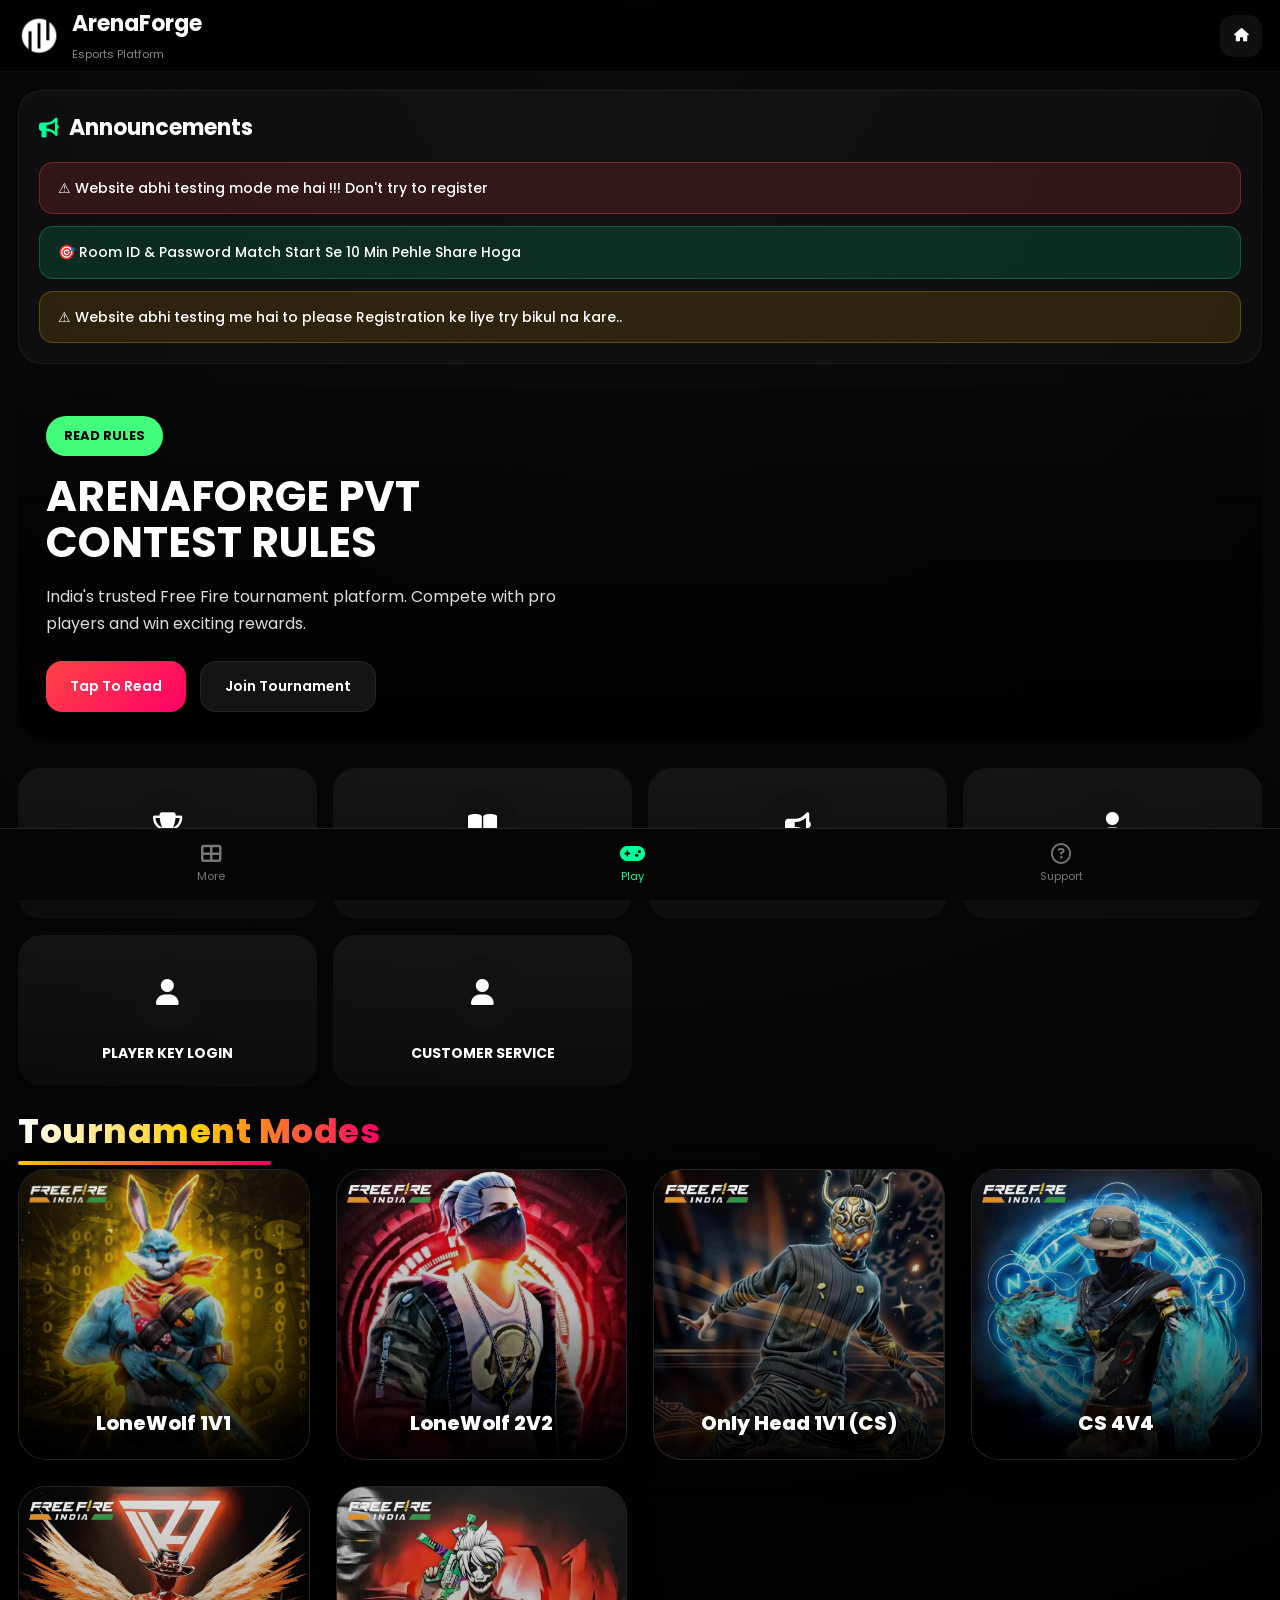
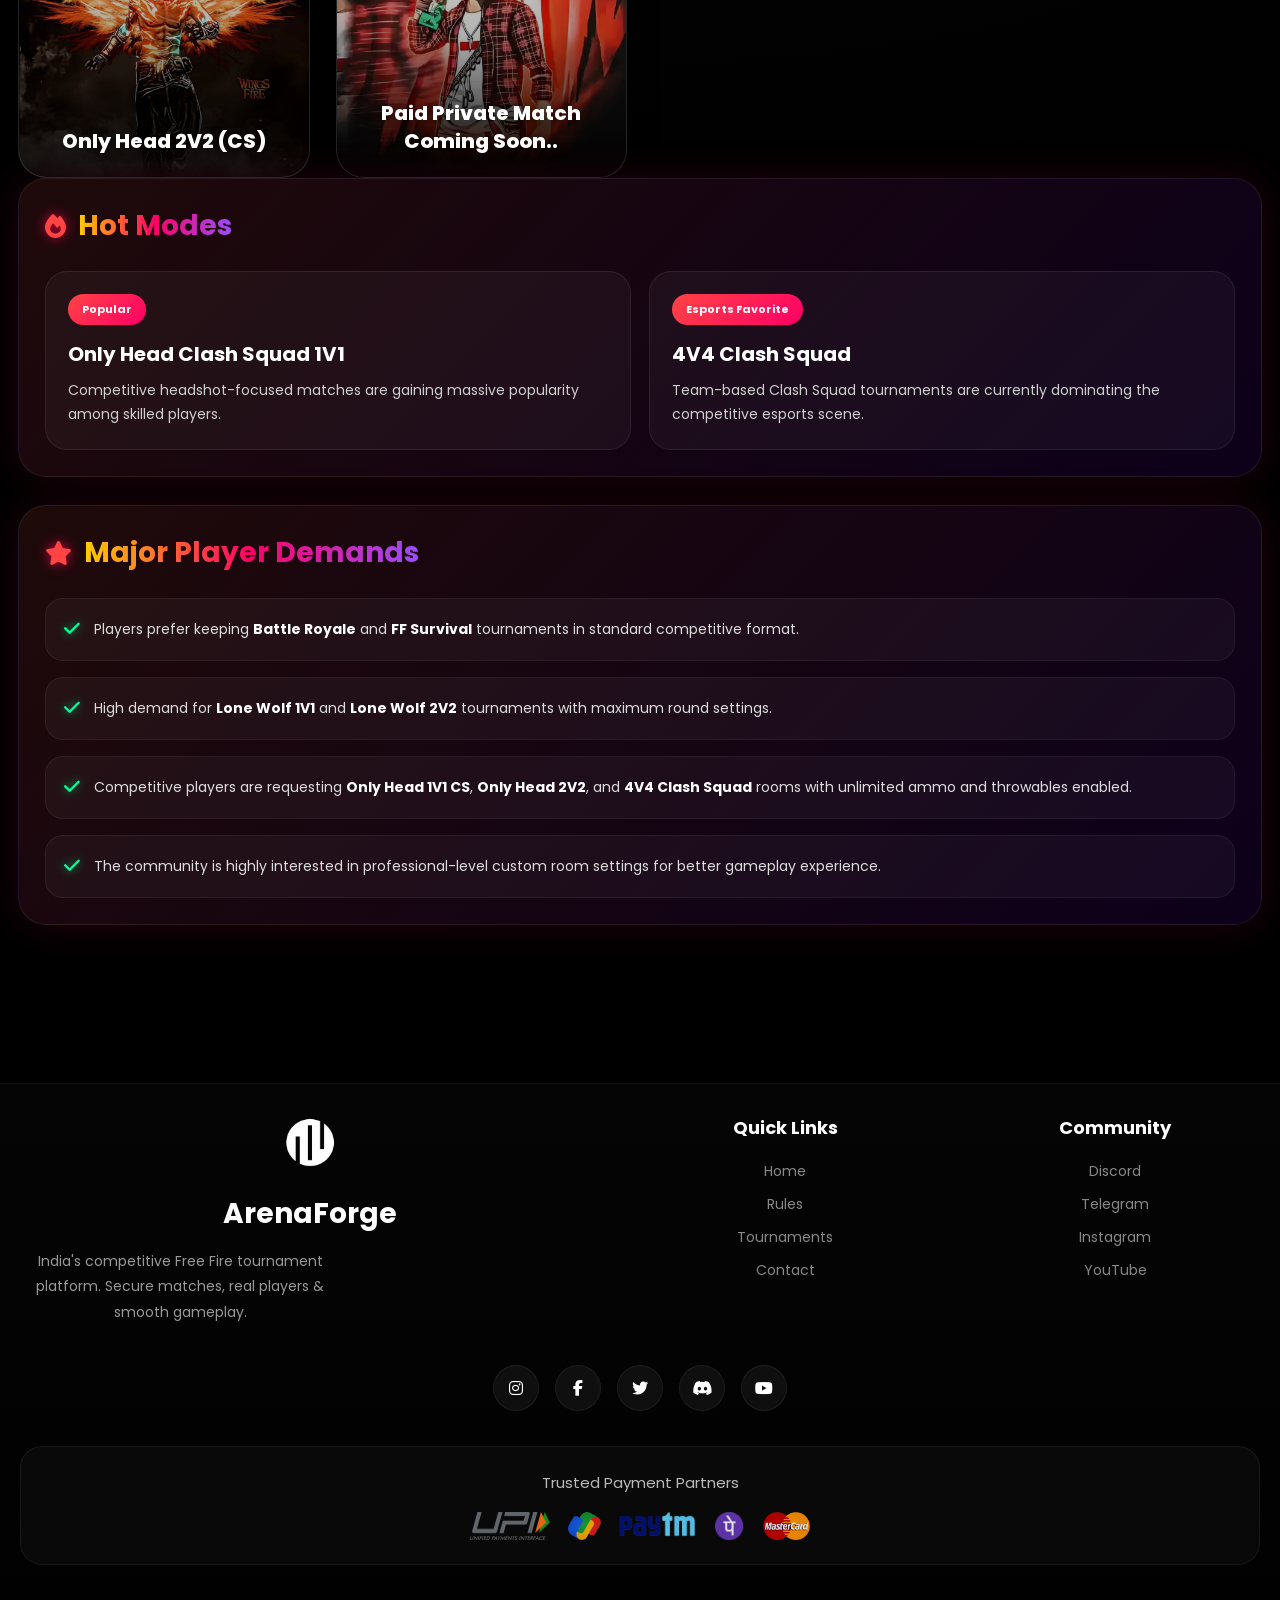
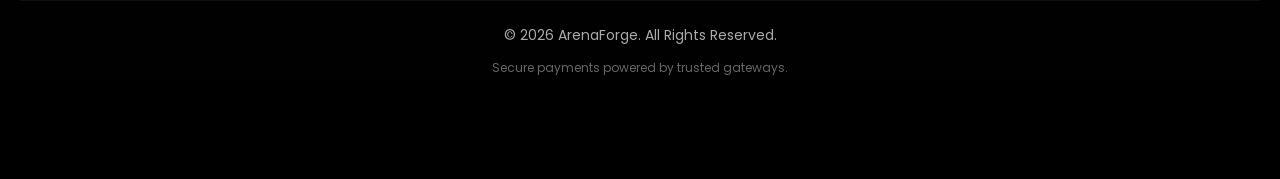
==== index.html @ 0732b57f "Update index.html" ====
<!-- index.html -->
<!DOCTYPE html>
<html lang="en">

<head>
	
	<meta charset="UTF-8">
	
	<meta name="viewport" content="width=device-width, initial-scale=1.0">
	
	<title>ArenaForge</title>
	
	<!-- Fonts -->
	
	<link rel="preconnect" href="https://fonts.googleapis.com">
	
	<link rel="preconnect" href="https://fonts.gstatic.com" crossorigin>
	
	<link href="https://fonts.googleapis.com/css2?family=Poppins:wght@300;400;500;600;700;800&display=swap" rel="stylesheet">
	
	<!-- Icons -->
	
	<link rel="stylesheet" href="https://cdnjs.cloudflare.com/ajax/libs/font-awesome/6.5.1/css/all.min.css">
	
	<!-- CSS -->
	
	<link rel="stylesheet" href="style.css">
	
</head>

<body>
	
	<!-- NAVBAR -->
	
	<nav class="navbar">
		
		<div class="nav-left">
			
			<img src="assets/logo.png" alt="Logo" class="logo">
			
			<div class="nav-text">
				
				<h1>ArenaForge</h1>
				
				<span>Esports Platform</span>
				
			</div>
			
		</div>
		
		<div class="nav-right">
			
			<button class="nav-btn">
			
				<i class="fa-solid fa-house"></i>
				
			</button>
			
		</div>
		
	</nav>
	
	
	<!-- MAIN -->
	
	<main class="main-container">
		
		<!-- ANNOUNCEMENT -->
		
		<section class="announcement-box" id="announcementSection">
			
			<div class="announcement-header">
				
				<i class="fa-solid fa-bullhorn"></i>
				
				<h2>
					Announcements
				</h2>
				
			</div>
			
			<div id="announcementContainer">
				
			</div>
			
		</section>
		
		
		<!-- HERO -->
		
		<section class="hero">
			
			<div class="hero-overlay"></div>
			
			<div class="hero-content">
				
				<span class="hero-tag">
					READ RULES
				</span>
				
				<h1>
					ARENAFORGE PVT CONTEST RULES
				</h1>
				
				<p>
					India's trusted Free Fire tournament platform.
					Compete with pro players and win exciting rewards.
				</p>
				
				<div class="hero-buttons">
					
					<a href="pages/rules/rules.html" class="hero-btn primary-btn">
						Tap To Read
					</a>
					
					<a href="#tournamentModes" class="hero-btn secondary-btn">
						Join Tournament
					</a>
				</div>
			</div>
			
		</section>
		
		
		<!-- QUICK ACTIONS -->
		
		<section class="account-box">
			
			<a href="pages/results/results.html" class="account-card">
			
				<div class="account-icon">
					<i class="fa-solid fa-trophy"></i>
				</div>
				
				<h3>Results</h3>
				
			</a>
			
			<a href="pages/rules/rules.html" class="account-card">
			
				<div class="account-icon">
					<i class="fa-solid fa-book-open"></i>
				</div>
				
				<h3>Rules</h3>
				
			</a>
			
			<a href="pages/room-details/room-details.html" class="account-card">
			
				<div class="account-icon">
					<i class="fa-solid fa-bullhorn"></i>
				</div>
				
				<h3>Room Details</h3>
				
			</a>
			
			<a href="pages/create-profile/create-profile.html" class="account-card">
			
				<div class="account-icon">
					<i class="fa-solid fa-user"></i>
				</div>
				
				<h3>Create PLAYER KEY</h3>
				
			</a>

			<a href="pages/my-profile/my-profile.html" class="account-card">
			
				<div class="account-icon">
					<i class="fa-solid fa-user"></i>
				</div>
				
				<h3>PLAYER KEY LOGIN</h3>
				
			</a>

			<a href="pages/more/more.html" class="account-card">
			
				<div class="account-icon">
					<i class="fa-solid fa-user"></i>
				</div>
				
				<h3>CUSTOMER SERVICE</h3>
				
			</a>

		</section>
		
		<section id="tournamentModes">
			
			<h2 class="section-title">
				Tournament Modes
			</h2>
			
			<!-- STATIC HTML CARDS

			<div class="games-container">
				
				<div class="games-grid">

					<a href="pages/tournaments/tournaments.html?category=battle_royal">
						<div class="game-image">
							<img src="assets/modes/battle-royale.png" alt="Battle Royale">
							
							<div class="game-overlay"></div>
							
							<div class="game-name">
								Battle Royale
							</div>
						</div>
					</a>
					

					<a href="pages/tournaments/tournaments.html?category=ff_survival">
						<div class="game-image">
							<img src="assets/modes/ff-survival.png" alt="FF Survival">
							
							<div class="game-overlay"></div>
							
							<div class="game-name">
								FF Survival
							</div>
						</div>
					</a>-->
								<div class="games-container">
				
				<div class="games-grid">
					<!-- CARD 3 -->
					<a href="pages/tournaments/tournaments.html?category=cs_lw_1v1">
						<div class="game-image">
							<img src="assets/modes/cs-lw-1v1.png" alt="CS/LW 1V1">
							
							<div class="game-overlay"></div>
							
							<div class="game-name">
								LoneWolf 1V1
							</div>
						</div>
					</a>
					
					<!-- CARD 4 -->
					<a href="pages/tournaments/tournaments.html?category=cs_lw_2v2">
						<div class="game-image">
							<img src="assets/modes/cs-lw-2v2.png" alt="CS/LW 2V2">
							
							<div class="game-overlay"></div>
							
							<div class="game-name">
								LoneWolf 2V2
							</div>
						</div>
					</a>
					
					<!-- CARD 5 -->
					<a href="pages/tournaments/tournaments.html?category=head_1v1">
						<div class="game-image">
							<img src="assets/modes/head-1v1.png" alt="Only Head 1V1">
							
							<div class="game-overlay"></div>
							
							<div class="game-name">
								Only Head 1V1 (CS)
							</div>
						</div>
					</a>
					
					<!-- CARD 6 -->
					<a href="pages/tournaments/tournaments.html?category=cs_4v4">
						<div class="game-image">
							<img src="assets/modes/cs-4v4.png" alt="CS 4V4">
							
							<div class="game-overlay"></div>
							
							<div class="game-name">
								CS 4V4
							</div>
						</div>
					</a>
					
					<!-- CARD 7 -->
					<a href="pages/tournaments/tournaments.html?category=head_2v2">
						<div class="game-image">
							<img src="assets/modes/head-2v2.png" alt="Only Head 2V2">
							
							<div class="game-overlay"></div>
							
							<div class="game-name">
								Only Head 2V2 (CS)
							</div>
						</div>
					</a>
					
					<!-- CARD 8 -->
					<a href="commingsoon" class="game-card">
						<div class="game-image">
							<img src="assets/modes/free-match.png" alt="Paid Private Match">
							
							<div class="game-overlay"></div>
							
							<div class="game-name">
								Paid Private Match Coming Soon..
							</div>
						</div>
					</a>
					
				</div>
				
			</div>
			
			
		</section>
		<!-- HOT MODES -->
		<section class="hot-section">
			
			<div class="hot-box">
				
				<div class="hot-header">
					<i class="fa-solid fa-fire"></i>
					<h2>Hot Modes</h2>
				</div>
				
				<div class="hot-cards">
					
					<div class="hot-card">
						<span class="hot-badge">Popular</span>
						<h3>Only Head Clash Squad 1V1</h3>
						<p>
							Competitive headshot-focused matches are gaining massive popularity among skilled players.
						</p>
					</div>
					
					<div class="hot-card">
						<span class="hot-badge">Esports Favorite</span>
						<h3>4V4 Clash Squad</h3>
						<p>
							Team-based Clash Squad tournaments are currently dominating the competitive esports scene.
						</p>
					</div>
					
				</div>
				
			</div>
			
		</section>
		
		
		<!-- MAJOR PLAYER DEMANDS -->
		<section class="hot-section">
			
			<div class="demand-box">
				
				<div class="hot-header">
					<i class="fa-solid fa-star"></i>
					<h2>Major Player Demands</h2>
				</div>
				
				<div class="demand-content">
					
					<div class="demand-item">
						<i class="fa-solid fa-check"></i>
						<p>
							Players prefer keeping <strong>Battle Royale</strong> and <strong>FF Survival</strong> tournaments in standard competitive format.
						</p>
					</div>
					
					<div class="demand-item">
						<i class="fa-solid fa-check"></i>
						<p>
							High demand for <strong>Lone Wolf 1V1</strong> and <strong>Lone Wolf 2V2</strong> tournaments with maximum round settings.
						</p>
					</div>
					
					<div class="demand-item">
						<i class="fa-solid fa-check"></i>
						<p>
							Competitive players are requesting <strong>Only Head 1V1 CS</strong>, <strong>Only Head 2V2</strong>, and <strong>4V4 Clash Squad</strong> rooms with unlimited ammo and throwables enabled.
						</p>
					</div>
					
					<div class="demand-item">
						<i class="fa-solid fa-check"></i>
						<p>
							The community is highly interested in professional-level custom room settings for better gameplay experience.
						</p>
					</div>
					
				</div>
				
			</div>
			
		</section>
		
		
	</main>
	
	
	<!-- FOOTER -->
	
	<footer class="site-footer">
		
		<div class="footer-top">
			
			<div class="footer-brand">
				
				<img src="assets/logo.png" alt="ArenaForge Logo" class="footer-logo">
				
				<h2>ArenaForge</h2>
				
				<p>
					India's competitive Free Fire tournament platform.
					Secure matches, real players & smooth gameplay.
				</p>
				
			</div>
			
			
			<div class="footer-links">
				
				<h3>Quick Links</h3>
				
				<a href="index.html">Home</a>
				
				<a href="rules.html">Rules</a>
				
				<a href="#tournamentModes">Tournaments</a>
				
				<a href="pages/support/support.html">Contact</a>
				
			</div>
			
			
			<div class="footer-links">
				
				<h3>Community</h3>
				
				<a href="#">Discord</a>
				
				<a href="#">Telegram</a>
				
				<a href="#">Instagram</a>
				
				<a href="#">YouTube</a>
				
			</div>
			
		</div>
		
		
		<!-- SOCIALS -->
		
		<div class="footer-socials">
			
			<a href="#">
				<i class="fab fa-instagram"></i>
			</a>
			
			<a href="#">
				<i class="fab fa-facebook-f"></i>
			</a>
			
			<a href="#">
				<i class="fab fa-twitter"></i>
			</a>
			
			<a href="#">
				<i class="fab fa-discord"></i>
			</a>
			
			<a href="#">
				<i class="fab fa-youtube"></i>
			</a>
			
		</div>
		
		
		<!-- PAYMENTS -->
		
		<div class="footer-payments">
			
			<p>
				Trusted Payment Partners
			</p>
			
			<div class="payment-logos">
				
				<img src="assets/upi.png" alt="UPI">
				
				<img src="assets/gpay.png" alt="Google Pay">
				
				<img src="assets/paytm.png" alt="Paytm">
				
				<img src="assets/phonepe.png" alt="PhonePe">
				
				<img src="assets/mastercard.png" alt="MasterCard">
				
			</div>
			
		</div>
		
		
		<!-- BOTTOM -->
		
		<div class="footer-bottom">
			
			<p>
				© 2026 ArenaForge. All Rights Reserved.
			</p>
			
			<small>
				Secure payments powered by trusted gateways.
			</small>
			
		</div>
		
	</footer>
	
	
	<!-- TABBAR -->
	
	<div class="tabbar">
		
		<a href="pages/more/more.html" class="tab-item">
		
			<i class="fa-solid fa-table-cells-large"></i>
			
			<span>More</span>
			
		</a>
		
		
		<a href="index.html" class="tab-item active">
		
			<i class="fa-solid fa-gamepad"></i>
			
			<span>Play</span>
			
		</a>
		
		
		<a href="pages/support/support.html" class="tab-item">
		
			<i class="far fa-question-circle"></i>
			
			<span>Support</span>
			
		</a>
		
	</div>
	<script src="data/announcement.js"></script>
	
	<script src="script.js"></script>
</body>

</html>
---- style.css ----
/* RESET */

* {
  margin: 0;
  padding: 0;
  box-sizing: border-box;
}

body {
  background: #000;
  color: white;
  font-family: 'Poppins', sans-serif;
}


/* NAVBAR */

.navbar {
  
  position: fixed;
  
  top: 0;
  left: 0;
  
  width: 100%;
  height: 72px;
  
  padding: 0 18px;
  
  display: flex;
  
  justify-content: space-between;
  
  align-items: center;
  
  background:
    rgba(0, 0, 0, .82);
  
  backdrop-filter: blur(16px);
  
  border-bottom:
    1px solid rgba(255, 255, 255, .06);
  
  z-index: 9999;
}

.nav-left {
  
  display: flex;
  
  align-items: center;
  
  gap: 12px;
}

.logo {
  width: 42px;
  height: 42px;
  object-fit: contain;
}

.nav-text h1 {
  
  font-size: 22px;
}

.nav-text span {
  
  font-size: 11px;
  
  color: #888;
}

.nav-btn {
  
  width: 42px;
  height: 42px;
  
  border: none;
  
  border-radius: 14px;
  
  background:
    rgba(255, 255, 255, .06);
  
  color: white;
}



/* MAIN */

.main-container {
  
  padding:
    90px 18px 110px;
  
  background:
    radial-gradient(circle at top,
      rgba(13, 13, 16, .84),
      rgba(0, 0, 0, .95) 70%);
}


/* ANNOUNCEMENT */

.announcement {
  
  background:
    linear-gradient(135deg,
      rgba(122, 92, 255, .9),
      rgba(74, 46, 191, .85));
  
  padding: 20px;
  
  border-radius: 24px;
  
  margin-bottom: 24px;
}

.announcement h2 {
  
  font-size: 24px;
  
  margin-bottom: 10px;
}

.announcement p {
  
  font-size: 14px;
  
  line-height: 1.7;
  
  color: #f1f1f1;
}


/* HERO */

.hero {
  
  position: relative;
  
  min-height: 320px;
  
  border-radius: 28px;
  
  overflow: hidden;
  
  margin-bottom: 28px;
  
  background:
    url('https://images.unsplash.com/photo-1542751371-adc38448a05e?q=80&w=1600&auto=format&fit=crop') center/cover;
}

.hero-overlay {
  
  position: absolute;
  inset: 0;
  
  background:
    linear-gradient(to top,
      rgba(0, 0, 0, .88),
      rgba(0, 0, 0, .2));
}

.hero-content {
  
  position: relative;
  
  z-index: 2;
  
  padding: 28px;
  
  max-width: 600px;
}

.hero-tag {
  
  display: inline-block;
  
  background: #41ff7c;
  
  color: #000;
  
  font-size: 13px;
  
  font-weight: 700;
  
  padding: 10px 18px;
  
  border-radius: 100px;
  
  margin-bottom: 18px;
}

.hero h1 {
  
  font-size: 42px;
  
  line-height: 1.1;
  
  margin-bottom: 16px;
}

.hero p {
  
  color: #ddd;
  
  line-height: 1.7;
  
  margin-bottom: 24px;
}


/* BUTTONS */

.hero-buttons {
  
  display: flex;
  
  gap: 14px;
  
  flex-wrap: wrap;
}

.hero-btn {
  
  border: none;
  
  padding: 14px 24px;
  
  border-radius: 16px;
  
  font-size: 14px;
  
  font-weight: 600;
  
  cursor: pointer;
  display: inline-flex;
  align-items: center;
  justify-content: center;
  text-decoration: none;
}

.primary-btn {
  
  background:
    linear-gradient(135deg,
      #ff4545,
      #ff0066);
  
  color: white;
}

.secondary-btn {
  
  background:
    rgba(255, 255, 255, .08);
  
  color: white;
  
  border:
    1px solid rgba(255, 255, 255, .08);
}


/* ACCOUNT */

.account-box {
  
  display: grid;
  
  grid-template-columns:
    repeat(4, 1fr);
  
  gap: 16px;
  
}

.account-card {
  
  background:
    linear-gradient(180deg,
      rgba(255, 255, 255, .06),
      rgba(255, 255, 255, .03));
  
  border-radius: 24px;
  
  padding: 22px 14px;
  
  text-align: center;
}

.account-icon {
  
  width: 72px;
  height: 72px;
  
  margin: auto auto 14px;
  
  border-radius: 50%;
  
  display: flex;
  align-items: center;
  justify-content: center;
  
  background: #111;
}

.account-icon i {
  
  font-size: 26px;
}

.account-card h3 {
  
  font-size: 14px;
}


/* SECTION */

.section-title {
  
  font-size: 28px;
  
  margin-bottom: 18px;
}


/* GAMES */


#tournamentModes {

  margin-top: 10px;
}


/* TITLE */

.section-title {

  position: relative;

  display: inline-block;

  font-size: 34px;

  font-weight: 800;

  margin-bottom: 28px;

  background:
    linear-gradient(
      90deg,
      #ffffff,
      #ffcc00,
      #ff0066
    );

  -webkit-background-clip: text;

  -webkit-text-fill-color: transparent;

  letter-spacing: .5px;
}

.section-title::after {

  content: "";

  position: absolute;

  left: 0;
  bottom: -8px;

  width: 70%;

  height: 4px;

  border-radius: 100px;

  background:
    linear-gradient(
      90deg,
      #ffcc00,
      #ff0066
    );
}


/* GRID */

.games-grid {

  display: grid;

  grid-template-columns:
    repeat(auto-fit,minmax(260px,1fr));

  gap: 26px;
}


/* CARD */

.games-grid a {

  text-decoration: none;
}

.game-image {

  position: relative;

  overflow: hidden;

  border-radius: 28px;

  aspect-ratio: 1/1;

  background: #111;

  isolation: isolate;

  transition: .4s ease;

  border:
    1px solid rgba(255,255,255,.08);

  box-shadow:
    0 10px 30px rgba(0,0,0,.35);
}


/* GLOW BORDER */

.game-image::before {

  content: "";

  position: absolute;

  inset: -2px;

  border-radius: 30px;

  padding: 2px;

  background:
    linear-gradient(
      135deg,
      #ffcc00,
      #ff0066,
      #7a5cff,
      #00ffcc
    );

  -webkit-mask:
    linear-gradient(#fff 0 0) content-box,
    linear-gradient(#fff 0 0);

  -webkit-mask-composite: xor;

  mask-composite: exclude;

  opacity: 0;

  transition: .4s ease;

  z-index: 4;
}


/* IMAGE */

.game-image img {

  width: 100%;
  height: 100%;

  object-fit: cover;

  transition:
    transform .6s ease,
    filter .4s ease;
}


/* OVERLAY */

.game-overlay {

  position: absolute;

  inset: 0;

  background:
    linear-gradient(
      to top,
      rgba(0,0,0,.95),
      rgba(0,0,0,.25),
      rgba(0,0,0,.05)
    );

  z-index: 1;
}


/* DARK BLUR */

.game-image::after {

  content: "";

  position: absolute;

  inset: 0;

  background:
    radial-gradient(
      circle at top,
      rgba(255,255,255,.06),
      transparent 60%
    );

  z-index: 2;
}


/* NAME */

.game-name {

  position: absolute;

  left: 50%;
  bottom: 22px;

  transform: translateX(-50%);

  width: 88%;

  text-align: center;

  font-size: 20px;

  font-weight: 800;

  line-height: 1.4;

  color: white;

  z-index: 3;

  text-shadow:
    0 3px 12px rgba(0,0,0,.7);
}


/* HOVER */

.game-image:hover {

  transform:
    translateY(-10px)
    scale(1.02);

  box-shadow:
    0 20px 45px rgba(255,0,102,.22);
}

.game-image:hover::before {

  opacity: 1;
}

.game-image:hover img {

  transform: scale(1.12);

  filter: brightness(1.08);
}


/* MOBILE */

@media(max-width:700px){

  .section-title {

    font-size: 26px;
  }

  .games-grid {

    grid-template-columns:
      repeat(2,1fr);

    gap: 16px;
  }

  .game-name {

    font-size: 15px;

    bottom: 16px;
  }
}


/* EXTRA SMALL */

@media(max-width:480px){

  .games-grid {

    grid-template-columns: 1fr;
  }
}

/* MOBILE */
@media (max-width: 768px) {

  .games-grid {

    grid-template-columns:
      repeat(2, 1fr);

    gap: 16px;
  }

  .game-name {

    font-size: 15px;
  }
}


/* EXTRA SMALL MOBILE */
@media (max-width: 480px) {

  .games-grid {

    grid-template-columns: 1fr;
  }

  .game-image {

    aspect-ratio: 1/1;
  }
}





/* TABBAR */

.tabbar {
  
  position: fixed;
  
  left: 0;
  right: 0;
  bottom: 0;
  
  height: 72px;
  
  background: #050505;
  
  border-top: 1px solid #222;
  
  display: flex;
  
  justify-content: space-around;
  
  align-items: center;
  
  z-index: 999;
}

.tab-item {
  
  background: none;
  
  border: none;
  
  color: #777;
  
  display: flex;
  
  flex-direction: column;
  
  align-items: center;
  
  gap: 4px;
  
  font-size: 11px;
}

.tab-item i {
  
  font-size: 20px;
}

.tab-item.active {
  
  color: #00ff99;
}


.main-container {
  
  padding:
    90px 18px 110px;
}

/* MOBILE */

@media(max-width:700px) {
  
  .games-grid {
    
    grid-template-columns:
      repeat(2, 1fr);
  }
  
  .account-box {
    
    grid-template-columns:
      repeat(2, 1fr);
  }
  
  .hero h1 {
    
    font-size: 28px;
  }
  
  .brand-name {
    
    font-size: 20px;
  }
}

.tab-item {
  
  text-decoration: none;
  
  color: #777;
}

.site-footer {
  
  margin-top: 0px;
  
  padding:
    60px 20px 120px;
  
  background:
    linear-gradient(to bottom,
      #050505,
      #000);
  
  border-top:
    1px solid rgba(255, 255, 255, .06);
  
  color: white;
}

.site-footer {
  
  padding: 30px 20px 100px;
  
  text-align: center;
  
}
/* TOP */

.footer-top {
  
  display: grid;
  
  grid-template-columns:
    2fr 1fr 1fr;
  
  gap: 40px;
  
  margin-bottom: 40px;
}


/* BRAND */

.footer-brand h2 {
  
  font-size: 28px;
  
  margin-bottom: 14px;
  
  font-weight: 700;
}

.footer-brand p {
  
  color: #999;
  
  line-height: 1.8;
  
  font-size: 14px;
  
  max-width: 320px;
}

.footer-logo {
  
  width: 58px;
  
  margin-bottom: 14px;
}


/* LINKS */

.footer-links {
  
  display: flex;
  
  flex-direction: column;
  
  gap: 12px;
}

.footer-links h3 {
  
  margin-bottom: 8px;
  
  font-size: 18px;
}

.footer-links a {
  
  color: #888;
  
  text-decoration: none;
  
  font-size: 14px;
  
  transition: .25s;
}

.footer-links a:hover {
  
  color: #00ff99;
}


/* SOCIALS */

.footer-socials {
  
  display: flex;
  
  justify-content: center;
  
  gap: 16px;
  
  margin-bottom: 35px;
}

.footer-socials a {
  
  width: 46px;
  height: 46px;
  
  border-radius: 50%;
  
  display: flex;
  
  align-items: center;
  justify-content: center;
  
  background:
    rgba(255, 255, 255, .05);
  
  border:
    1px solid rgba(255, 255, 255, .06);
  
  color: white;
  
  text-decoration: none;
  
  transition: .25s;
}

.footer-socials a:hover {
  
  background: #00ff99;
  
  color: black;
  
  transform: translateY(-3px);
}


/* PAYMENTS */

.footer-payments {
  
  background:
    rgba(255, 255, 255, .03);
  
  border:
    1px solid rgba(255, 255, 255, .06);
  
  border-radius: 22px;
  
  padding: 24px;
  
  text-align: center;
  
  margin-bottom: 35px;
}

.footer-payments p {
  
  color: #bbb;
  
  margin-bottom: 18px;
  
  font-size: 15px;
}

.payment-logos {
  
  display: flex;
  
  justify-content: center;
  
  align-items: center;
  
  flex-wrap: wrap;
  
  gap: 18px;
}

.payment-logos img {
  
  height: 28px;
  
  object-fit: contain;
  
  opacity: .9;
}


/* BOTTOM */

.footer-bottom {
  
  text-align: center;
  
  border-top:
    1px solid rgba(255, 255, 255, .05);
  
  padding-top: 24px;
}

.footer-bottom p {
  
  color: #aaa;
  
  margin-bottom: 8px;
  
  font-size: 14px;
}

.footer-bottom small {
  
  color: #666;
  
  font-size: 12px;
}


/* MOBILE */

@media(max-width:700px) {
  
  .footer-top {
    
    grid-template-columns:
      1fr;
    
    gap: 30px;
  }
  
  .footer-brand p {
    
    max-width: 100%;
  }
  
  .footer-links {
    
    gap: 10px;
  }
  
  .payment-logos {
    
    gap: 12px;
  }
  
  .payment-logos img {
    
    height: 24px;
  }
}



/* SPACING FIX */

.account-box {
  margin-bottom: 20px;
}

.section-title {
  margin-bottom: 12px;
}

.games-grid {
  margin-bottom: 0;
}

.site-footer {
  margin-top: 20px;
}


/* ===================
ANNOUNCEMENTS
=================== */

.announcement-box{

background:
rgba(255,255,255,.03);

border:
1px solid rgba(
255,
255,
255,
.06
);

border-radius:24px;

padding:20px;

margin-bottom:24px;

}

.announcement-header{

display:flex;

align-items:center;

gap:10px;

margin-bottom:18px;

}

.announcement-header i{

color:#00ff99;

font-size:20px;

}

.announcement-header h2{

font-size:22px;

}

.announcement-card{

padding:14px 18px;

border-radius:14px;

margin-bottom:12px;

font-size:14px;

font-weight:500;

line-height:1.6;

}

.announcement-card:last-child{

margin-bottom:0;

}

.important{

background:
rgba(
255,
77,
77,
.15
);

border:
1px solid
rgba(
255,
77,
77,
.3
);

}

.update{

background:
rgba(
0,
255,
153,
.12
);

border:
1px solid
rgba(
0,
255,
153,
.25
);

}

.notice{

background:
rgba(
255,
187,
0,
.12
);

border:
1px solid
rgba(
255,
187,
0,
.25
);

}

.account-card {
  text-decoration: none;
  color: white;
}

.account-card:hover {
  transform: translateY(-4px);
  transition: .3s;
}

/* =========================
HOT MODES & PLAYER DEMANDS
========================= */

.hot-section {

  margin-bottom: 28px;
}

.hot-box,
.demand-box {

  position: relative;

  overflow: hidden;

  padding: 26px;

  border-radius: 28px;

  background:
    linear-gradient(
      135deg,
      rgba(255, 80, 80, .12),
      rgba(120, 0, 255, .10)
    );

  border:
    1px solid rgba(255,255,255,.08);

  backdrop-filter: blur(18px);

  box-shadow:
    0 0 40px rgba(255,0,102,.12);
}


/* HEADER */

.hot-header {

  display: flex;

  align-items: center;

  gap: 12px;

  margin-bottom: 24px;
}

.hot-header i {

  color: #ff4444;

  font-size: 24px;

  text-shadow:
    0 0 12px rgba(255,0,80,.8);
}

.hot-header h2 {

  font-size: 28px;

  font-weight: 700;

  background:
    linear-gradient(90deg,#ffcc00,#ff0066,#9b4dff);

  -webkit-background-clip: text;

  -webkit-text-fill-color: transparent;
}


/* HOT CARDS */

.hot-cards {

  display: grid;

  grid-template-columns:
    repeat(auto-fit,minmax(240px,1fr));

  gap: 18px;
}

.hot-card {

  position: relative;

  background:
    rgba(255,255,255,.04);

  border:
    1px solid rgba(255,255,255,.08);

  border-radius: 22px;

  padding: 22px;

  transition: .35s ease;
}

.hot-card:hover {

  transform: translateY(-6px);

  box-shadow:
    0 0 25px rgba(255,0,102,.22);
}

.hot-badge {

  display: inline-block;

  padding: 7px 14px;

  border-radius: 100px;

  font-size: 11px;

  font-weight: 700;

  margin-bottom: 14px;

  background:
    linear-gradient(135deg,#ff4444,#ff0066);

  color: white;
}

.hot-card h3 {

  font-size: 20px;

  margin-bottom: 10px;
}

.hot-card p {

  font-size: 14px;

  color: #cfcfcf;

  line-height: 1.7;
}


/* DEMANDS */

.demand-content {

  display: flex;

  flex-direction: column;

  gap: 16px;
}

.demand-item {

  display: flex;

  align-items: flex-start;

  gap: 14px;

  padding: 18px;

  border-radius: 18px;

  background:
    rgba(255,255,255,.04);

  border:
    1px solid rgba(255,255,255,.06);

  transition: .3s ease;
}

.demand-item:hover {

  transform: translateX(6px);

  background:
    rgba(255,255,255,.06);
}

.demand-item i {

  color: #00ff99;

  font-size: 18px;

  margin-top: 3px;

  text-shadow:
    0 0 10px rgba(0,255,153,.7);
}

.demand-item p {

  color: #ddd;

  font-size: 14px;

  line-height: 1.8;
}

.demand-item strong {

  color: white;
}


/* MOBILE */

@media(max-width:700px){

  .hot-header h2 {

    font-size: 22px;
  }

  .hot-card h3 {

    font-size: 17px;
  }

}
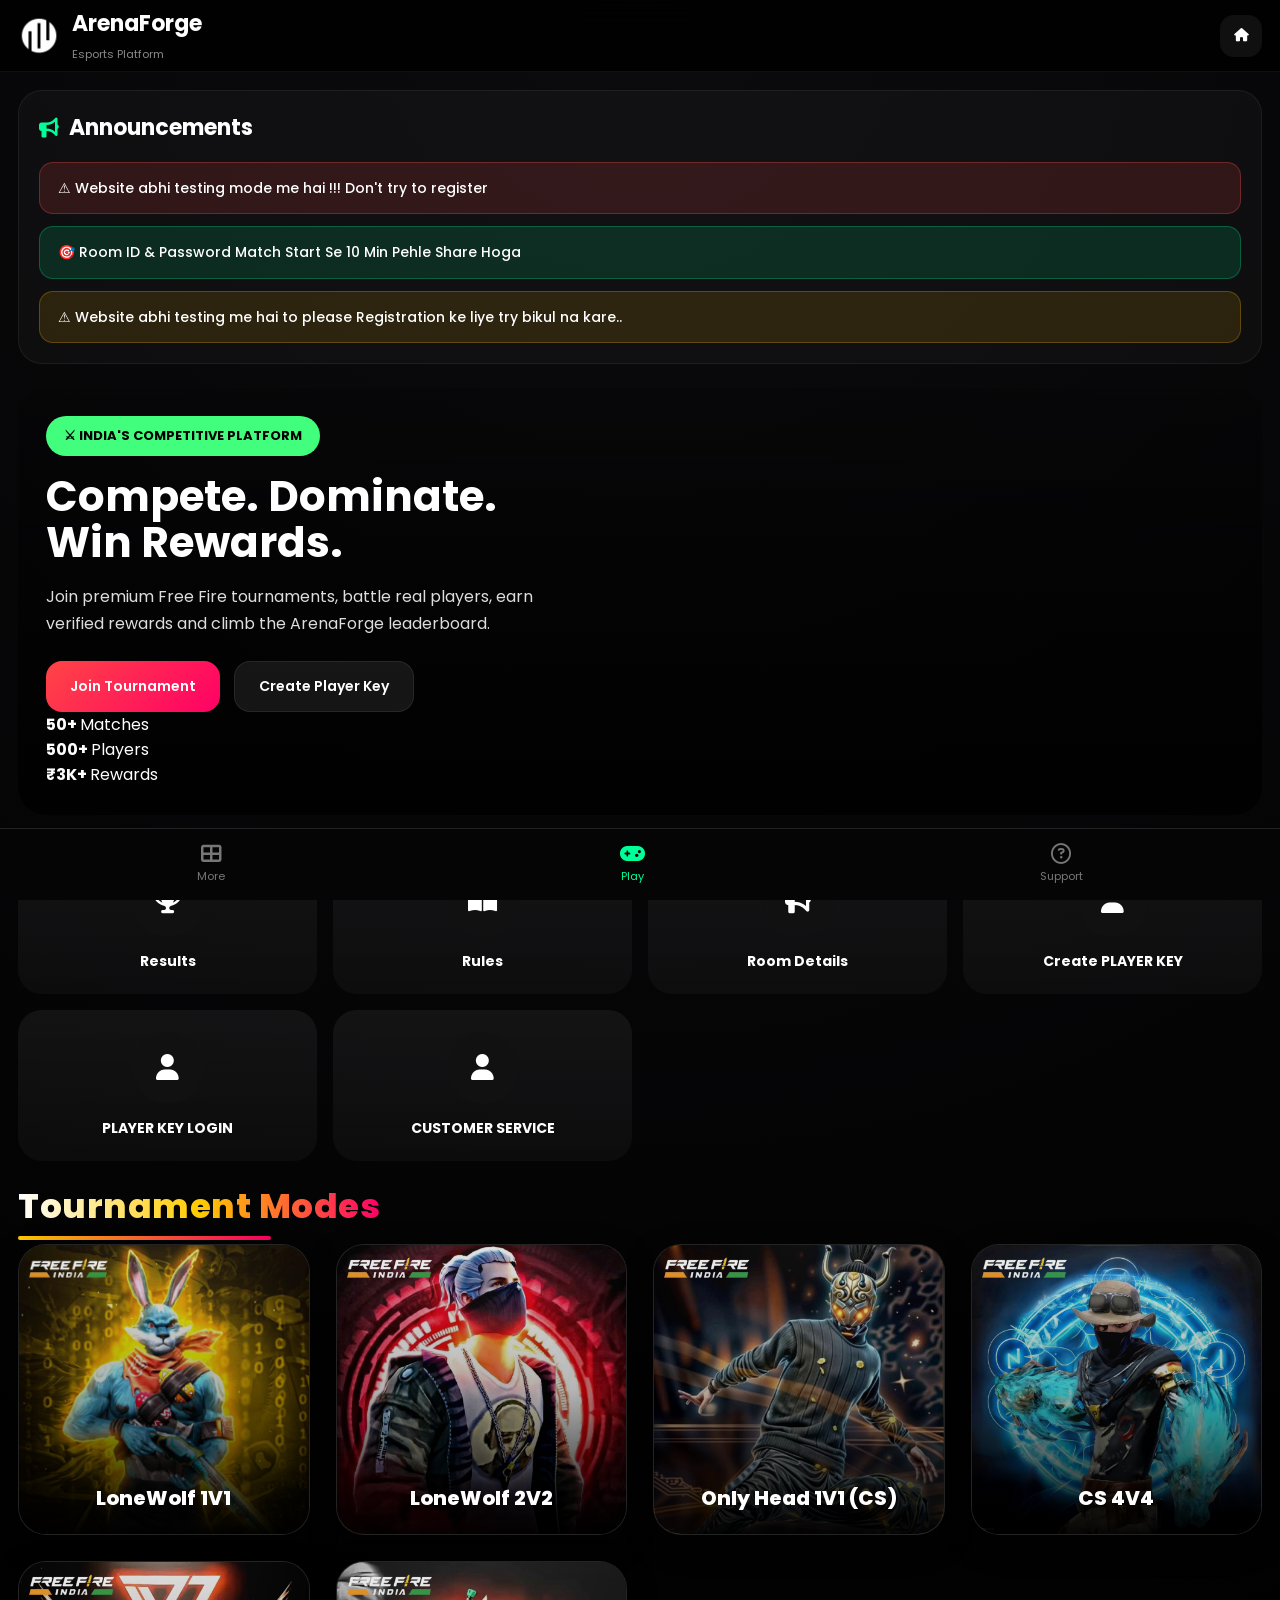
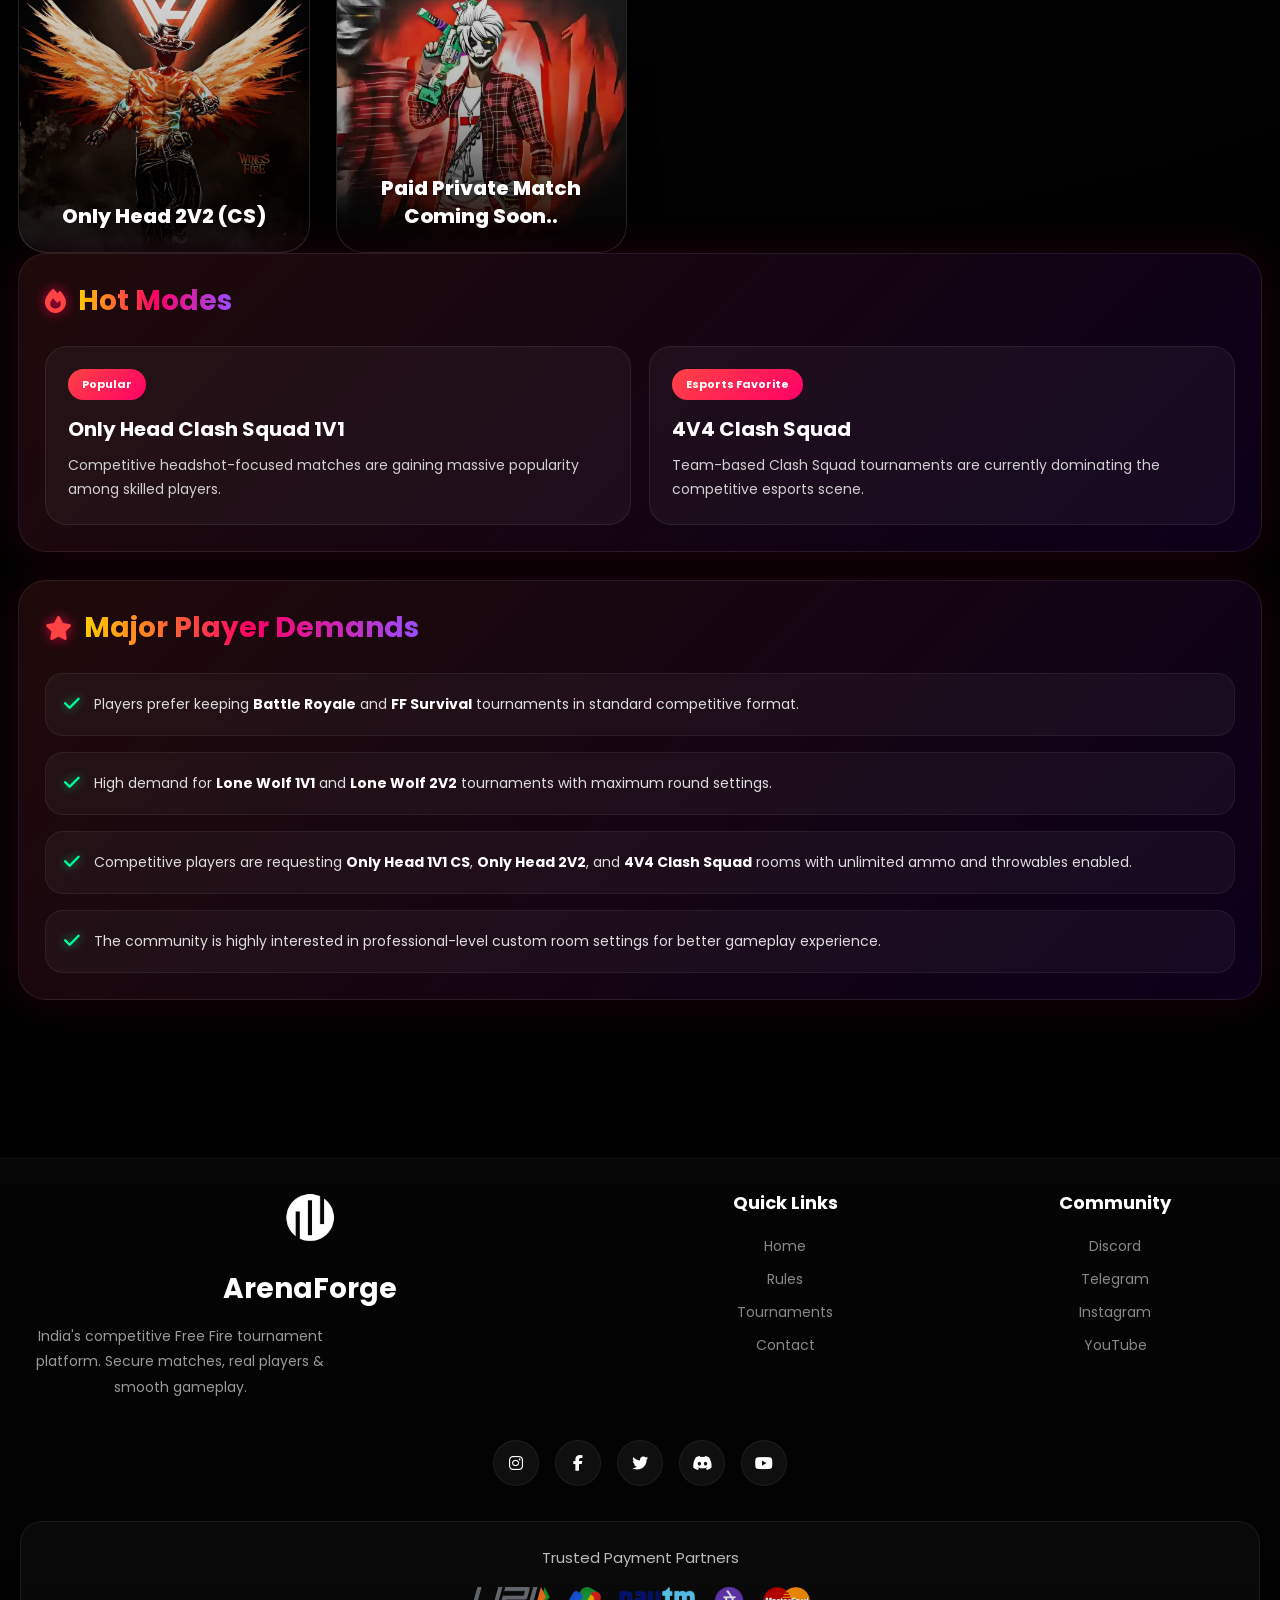
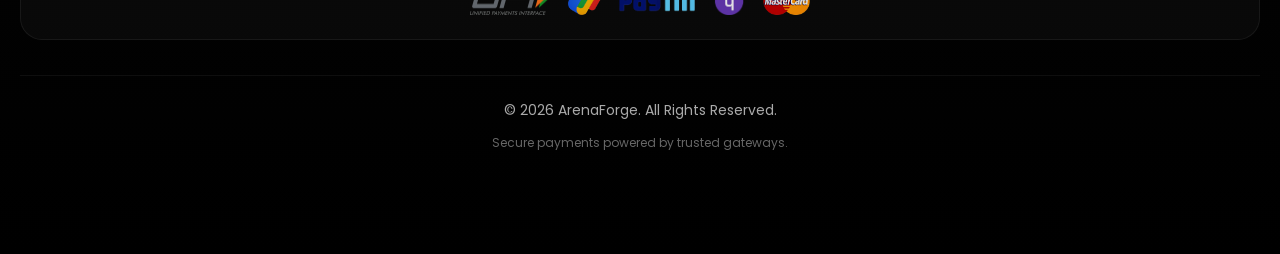
==== commit 87a31e0a: "Update index.html" ====
--- a/index.html
+++ b/index.html
@@ -61,7 +61,7 @@
 	</nav>
 	
 	
-	<!-- MAIN -->
+	
 	
 	<main class="main-container">
 		
@@ -88,38 +88,50 @@
 		
 		<!-- HERO -->
 		
-		<section class="hero">
-			
+			<section class="hero">
 			<div class="hero-overlay"></div>
-			
-			<div class="hero-content">
-				
-				<span class="hero-tag">
-					READ RULES
+			<div class="hero-content"><span class="hero-tag">
+					⚔ INDIA'S COMPETITIVE PLATFORM
 				</span>
-				
-				<h1>
-					ARENAFORGE PVT CONTEST RULES
+				<h1>Compete.
+					Dominate.
+					Win Rewards.
+					
 				</h1>
-				
-				<p>
-					India's trusted Free Fire tournament platform.
-					Compete with pro players and win exciting rewards.
+				<p>Join premium Free Fire tournaments,
+					battle real players, earn verified rewards
+					and climb the ArenaForge leaderboard.
+					
 				</p>
-				
-				<div class="hero-buttons">
-					
-					<a href="pages/rules/rules.html" class="hero-btn primary-btn">
-						Tap To Read
-					</a>
-					
-					<a href="#tournamentModes" class="hero-btn secondary-btn">
+				<div class="hero-buttons"><a href="#tournamentModes" class="hero-btn primary-btn">
+					
 						Join Tournament
-					</a>
-				</div>
-			</div>
-			
+						
+					</a><a href="pages/create-profile/create-profile.html" class="hero-btn secondary-btn">
+					
+						Create Player Key
+						
+					</a></div>
+				<div class="hero-stats">
+					<div class="hero-stat"><strong>
+							50+
+						</strong><span>
+							Matches
+						</span></div>
+					<div class="hero-stat"><strong>
+							500+
+						</strong><span>
+							Players
+						</span></div>
+					<div class="hero-stat"><strong>
+							₹3K+
+						</strong><span>
+							Rewards
+						</span></div>
+				</div>
+			</div>
 		</section>
+		
 		
 		
 		<!-- QUICK ACTIONS -->
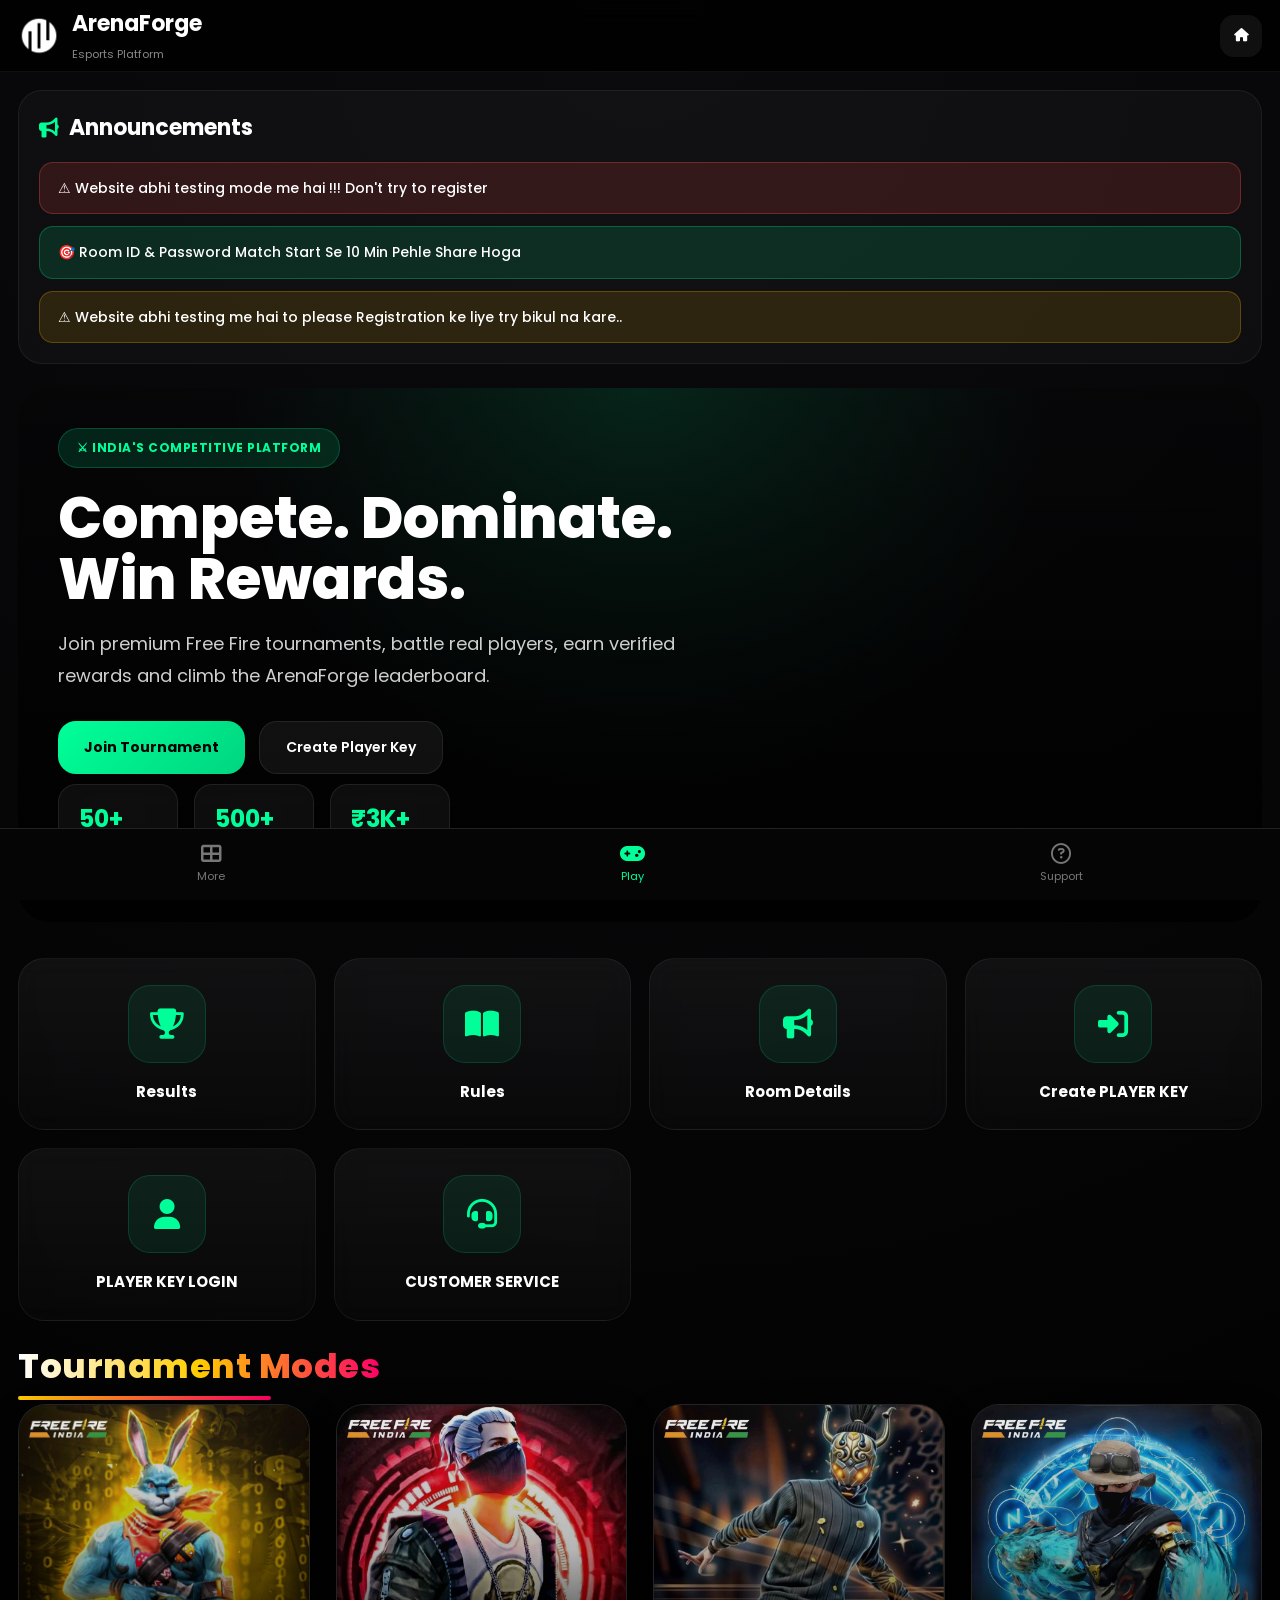
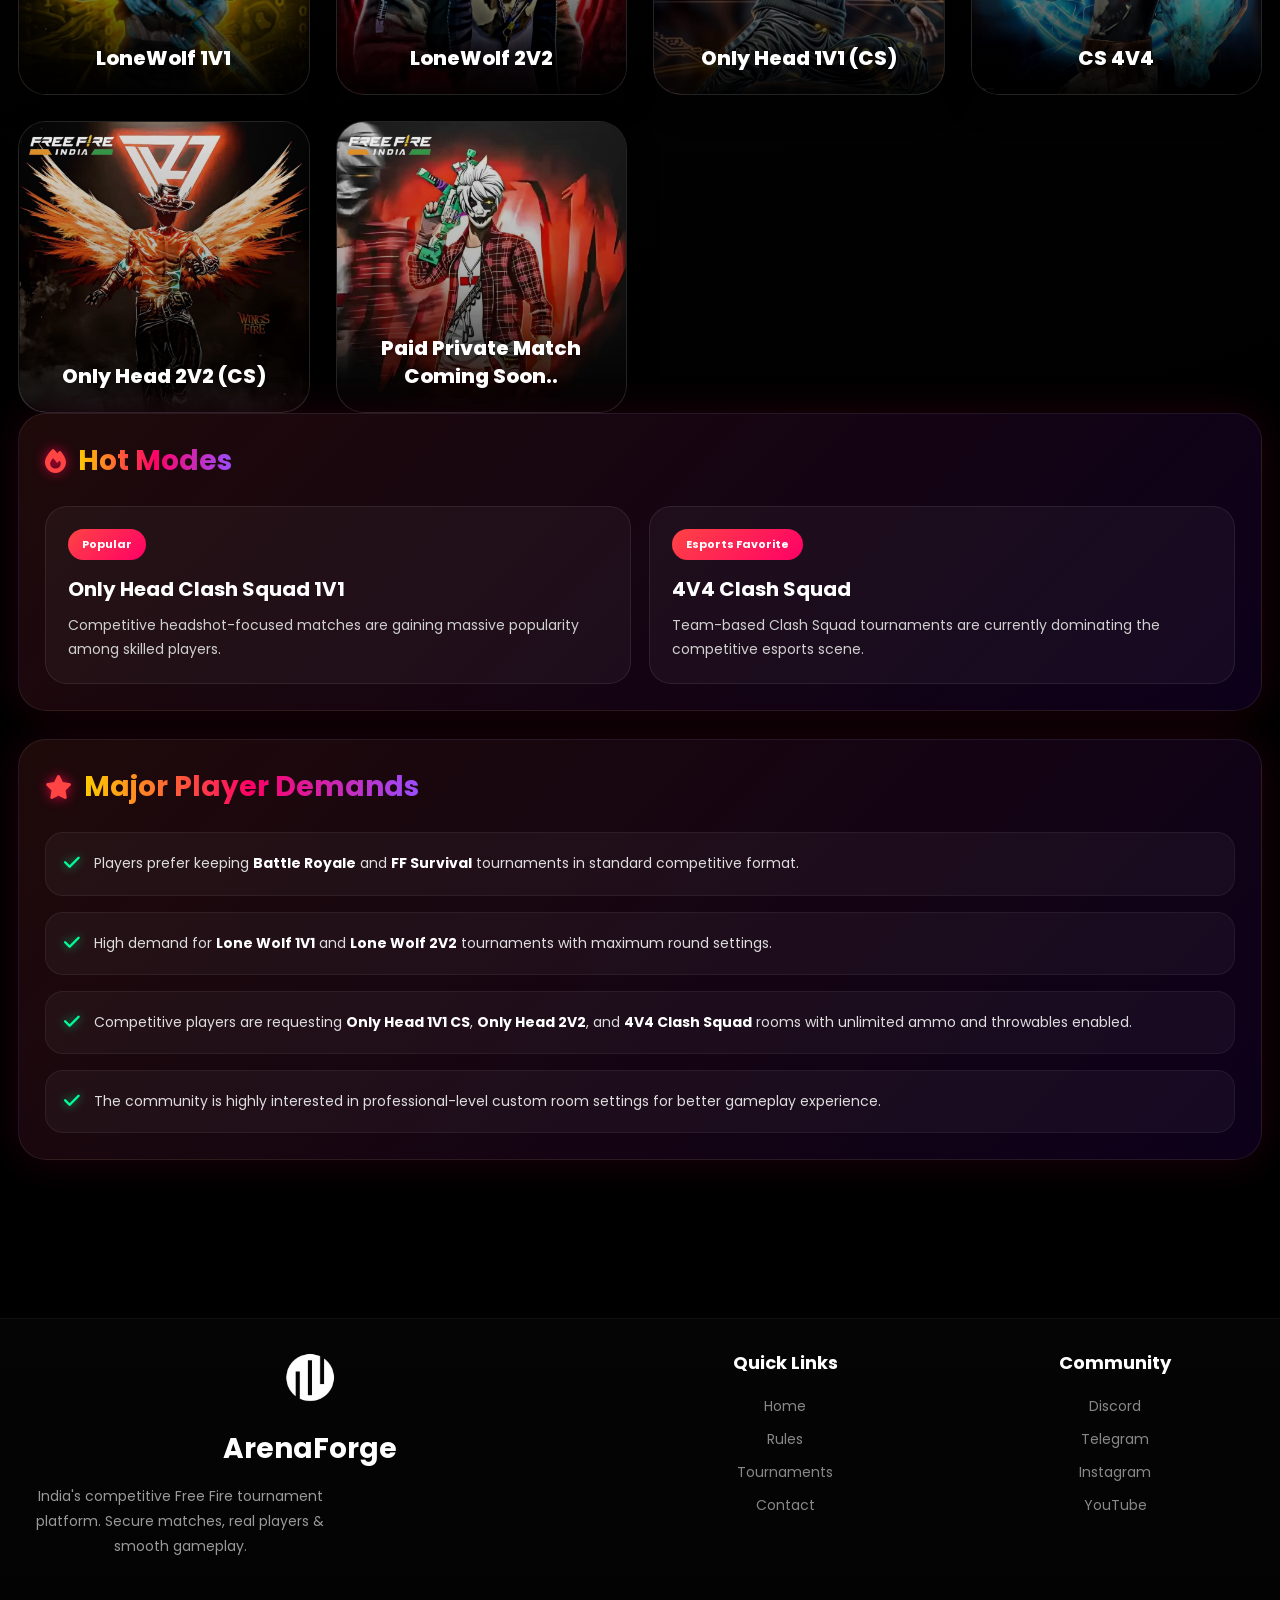
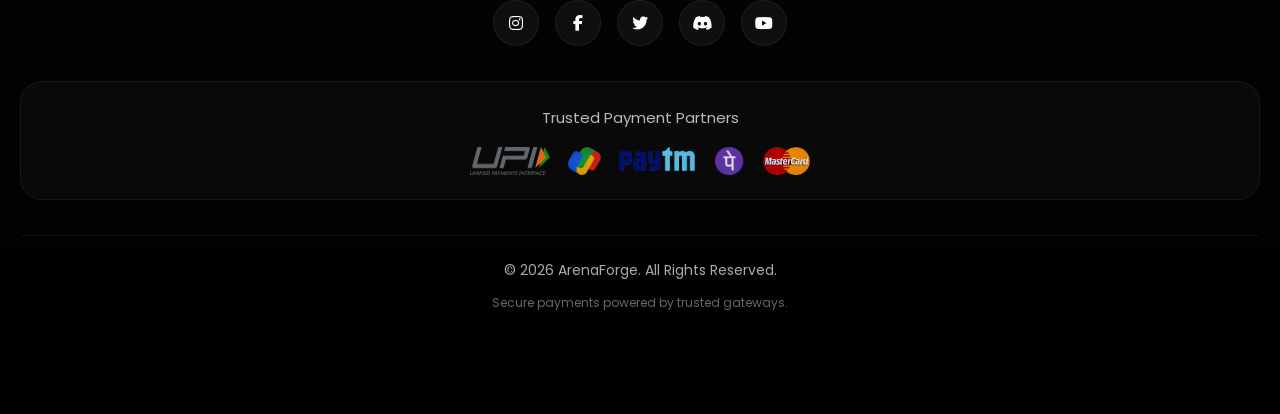
==== commit 56251fa4: "Update index.html" ====
--- a/index.html
+++ b/index.html
@@ -171,7 +171,7 @@
 			<a href="pages/create-profile/create-profile.html" class="account-card">
 			
 				<div class="account-icon">
-					<i class="fa-solid fa-user"></i>
+					<i class="fa-solid fa-right-to-bracket"></i>
 				</div>
 				
 				<h3>Create PLAYER KEY</h3>
@@ -191,7 +191,7 @@
 			<a href="pages/more/more.html" class="account-card">
 			
 				<div class="account-icon">
-					<i class="fa-solid fa-user"></i>
+					<i class="fa-solid fa-headset"></i>
 				</div>
 				
 				<h3>CUSTOMER SERVICE</h3>
--- a/style.css
+++ b/style.css
@@ -137,79 +137,162 @@
 
 /* HERO */
 
+
 .hero {
   
   position: relative;
   
-  min-height: 320px;
-  
-  border-radius: 28px;
+  min-height: 520px;
+  
+  border-radius: 32px;
   
   overflow: hidden;
   
+  margin-bottom: 36px;
+  
+  background:
+  
+    url('https://images.unsplash.com/photo-1542751371-adc38448a05e?q=80&w=1600&auto=format&fit=crop') center center / cover;
+  
+  display: flex;
+  
+  align-items: flex-end;
+  
+}
+
+.hero-overlay {
+  
+  position: absolute;
+  
+  inset: 0;
+  
+  background:
+  
+    linear-gradient(180deg,
+      rgba(0, 0, 0, .2),
+      rgba(0, 0, 0, .9)),
+    
+    radial-gradient(circle at top,
+      rgba(0, 255, 153, .15),
+      transparent 50%);
+  
+}
+
+.hero-content {
+  
+  position: relative;
+  
+  z-index: 2;
+  
+  padding: 40px;
+  
+  max-width: 760px;
+  
+}
+
+.hero-tag {
+  
+  display: inline-flex;
+  
+  align-items: center;
+  
+  padding: 10px 18px;
+  
+  border-radius: 999px;
+  
+  background:
+    rgba(0, 255, 153, .12);
+  
+  border:
+    1px solid rgba(0, 255, 153, .2);
+  
+  color: #00ff99;
+  
+  font-size: 12px;
+  
+  font-weight: 700;
+  
+  letter-spacing: .5px;
+  
+  margin-bottom: 20px;
+  
+}
+
+.hero h1 {
+  
+  font-size: 58px;
+  
+  line-height: 1.05;
+  
+  font-weight: 800;
+  
+  margin-bottom: 18px;
+  
+}
+
+.hero p {
+  
+  font-size: 18px;
+  
+  line-height: 1.8;
+  
+  color: #cfcfcf;
+  
   margin-bottom: 28px;
   
-  background:
-    url('https://images.unsplash.com/photo-1542751371-adc38448a05e?q=80&w=1600&auto=format&fit=crop') center/cover;
-}
-
-.hero-overlay {
-  
-  position: absolute;
-  inset: 0;
-  
-  background:
-    linear-gradient(to top,
-      rgba(0, 0, 0, .88),
-      rgba(0, 0, 0, .2));
-}
-
-.hero-content {
-  
-  position: relative;
-  
-  z-index: 2;
-  
-  padding: 28px;
-  
-  max-width: 600px;
-}
-
-.hero-tag {
-  
-  display: inline-block;
-  
-  background: #41ff7c;
-  
-  color: #000;
-  
-  font-size: 13px;
-  
-  font-weight: 700;
-  
-  padding: 10px 18px;
-  
-  border-radius: 100px;
-  
-  margin-bottom: 18px;
-}
-
-.hero h1 {
-  
-  font-size: 42px;
-  
-  line-height: 1.1;
-  
-  margin-bottom: 16px;
-}
-
-.hero p {
-  
-  color: #ddd;
-  
-  line-height: 1.7;
-  
-  margin-bottom: 24px;
+  max-width: 620px;
+  
+}
+
+.hero-stats {
+
+display:flex;
+
+gap:16px;
+
+margin-top:10px;
+
+flex-wrap:wrap;
+
+}
+
+.hero-stat {
+
+background:
+rgba(255,255,255,.05);
+
+backdrop-filter:
+blur(12px);
+
+border:
+1px solid rgba(255,255,255,.08);
+
+border-radius:18px;
+
+padding:16px 20px;
+
+min-width:120px;
+
+}
+
+.hero-stat strong {
+
+display:block;
+
+font-size:24px;
+
+color:#00ff99;
+
+margin-bottom:4px;
+
+}
+
+.hero-stat span {
+
+font-size:13px;
+
+color:#aaa;
+
 }
 
 
@@ -244,81 +327,276 @@
 }
 
 .primary-btn {
-  
-  background:
-    linear-gradient(135deg,
-      #ff4545,
-      #ff0066);
-  
-  color: white;
+
+background:
+
+linear-gradient(
+135deg,
+#00ff99,
+#00d67f
+);
+
+color:#000;
+
+font-weight:700;
+
 }
 
 .secondary-btn {
-  
-  background:
-    rgba(255, 255, 255, .08);
-  
-  color: white;
-  
-  border:
-    1px solid rgba(255, 255, 255, .08);
-}
-
-
+
+background:
+rgba(255,255,255,.06);
+
+border:
+1px solid rgba(255,255,255,.08);
+
+color:white;
+
+}
+
+.hero-btn {
+
+padding:15px 26px;
+
+border-radius:18px;
+
+transition:.25s;
+
+}
+
+.hero-btn:hover {
+
+transform:
+translateY(-2px);
+
+}
 /* ACCOUNT */
 
 .account-box {
-  
-  display: grid;
-  
-  grid-template-columns:
-    repeat(4, 1fr);
-  
-  gap: 16px;
-  
+
+display:grid;
+
+grid-template-columns:
+repeat(
+4,
+1fr
+);
+
+gap:18px;
+
+margin-top:32px;
+
+margin-bottom:40px;
+
 }
 
 .account-card {
-  
-  background:
-    linear-gradient(180deg,
-      rgba(255, 255, 255, .06),
-      rgba(255, 255, 255, .03));
-  
-  border-radius: 24px;
-  
-  padding: 22px 14px;
-  
-  text-align: center;
+
+position:relative;
+
+overflow:hidden;
+
+background:
+
+linear-gradient(
+180deg,
+rgba(255,255,255,.05),
+rgba(255,255,255,.02)
+);
+
+backdrop-filter:
+blur(12px);
+
+border:
+1px solid rgba(
+255,
+255,
+255,
+0.06
+);
+
+border-radius:26px;
+
+padding:26px 18px;
+
+text-align:center;
+
+text-decoration:none;
+
+color:white;
+
+transition:.35s;
+
+}
+
+.account-card::before {
+
+content:"";
+
+position:absolute;
+
+top:-50%;
+
+left:-50%;
+
+width:200%;
+
+height:200%;
+
+background:
+
+radial-gradient(
+circle,
+rgba(
+0,
+255,
+153,
+0.08
+),
+transparent 60%
+);
+
+opacity:0;
+
+transition:.4s;
+
+pointer-events:none;
+
+}
+
+.account-card:hover {
+
+transform:
+translateY(-8px);
+
+border-color:
+rgba(
+0,
+255,
+153,
+0.18
+);
+
+box-shadow:
+
+0 15px 40px
+rgba(
+0,
+255,
+153,
+0.12
+);
+
+}
+
+.account-card:hover::before {
+
+opacity:1;
+
 }
 
 .account-icon {
-  
-  width: 72px;
-  height: 72px;
-  
-  margin: auto auto 14px;
-  
-  border-radius: 50%;
-  
-  display: flex;
-  align-items: center;
-  justify-content: center;
-  
-  background: #111;
+
+width:78px;
+height:78px;
+
+margin:auto auto 18px;
+
+border-radius:22px;
+
+display:flex;
+
+align-items:center;
+
+justify-content:center;
+
+background:
+
+rgba(
+0,
+255,
+153,
+0.08
+);
+
+border:
+1px solid rgba(
+0,
+255,
+153,
+0.15
+);
+
 }
 
 .account-icon i {
-  
-  font-size: 26px;
+
+font-size:30px;
+
+color:#00ff99;
+
 }
 
 .account-card h3 {
-  
-  font-size: 14px;
-}
-
-
+
+font-size:15px;
+
+font-weight:700;
+
+line-height:1.5;
+
+color:white;
+
+}
+
+@media(max-width:900px){
+
+.account-box{
+
+grid-template-columns:
+repeat(
+2,
+1fr
+);
+
+}
+
+}
+
+@media(max-width:500px){
+
+.account-box{
+
+gap:14px;
+
+}
+
+.account-card{
+
+padding:20px 14px;
+
+}
+
+.account-icon{
+
+width:64px;
+height:64px;
+
+}
+
+.account-icon i{
+
+font-size:24px;
+
+}
+
+.account-card h3{
+
+font-size:13px;
+
+}
+
+}
 /* SECTION */
 
 .section-title {
@@ -1415,4 +1693,4 @@
     font-size: 17px;
   }
 
-}+}
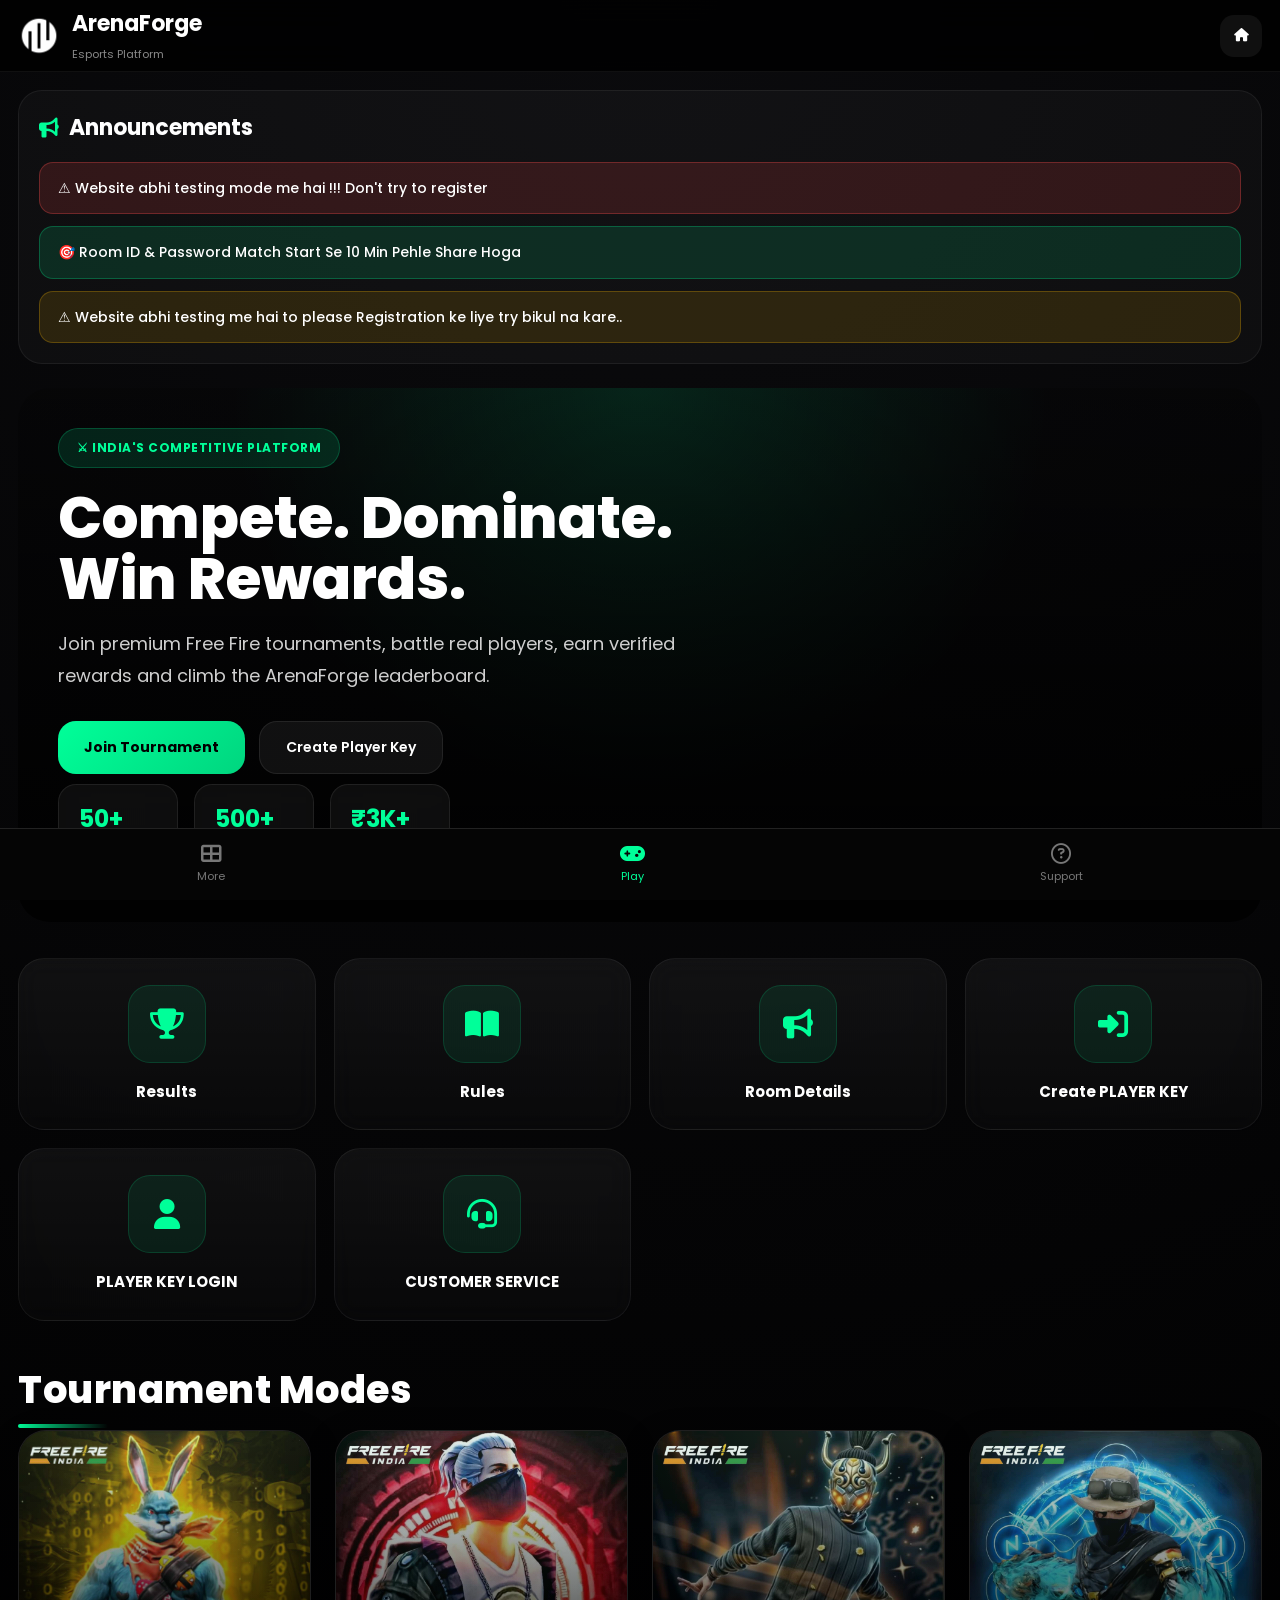
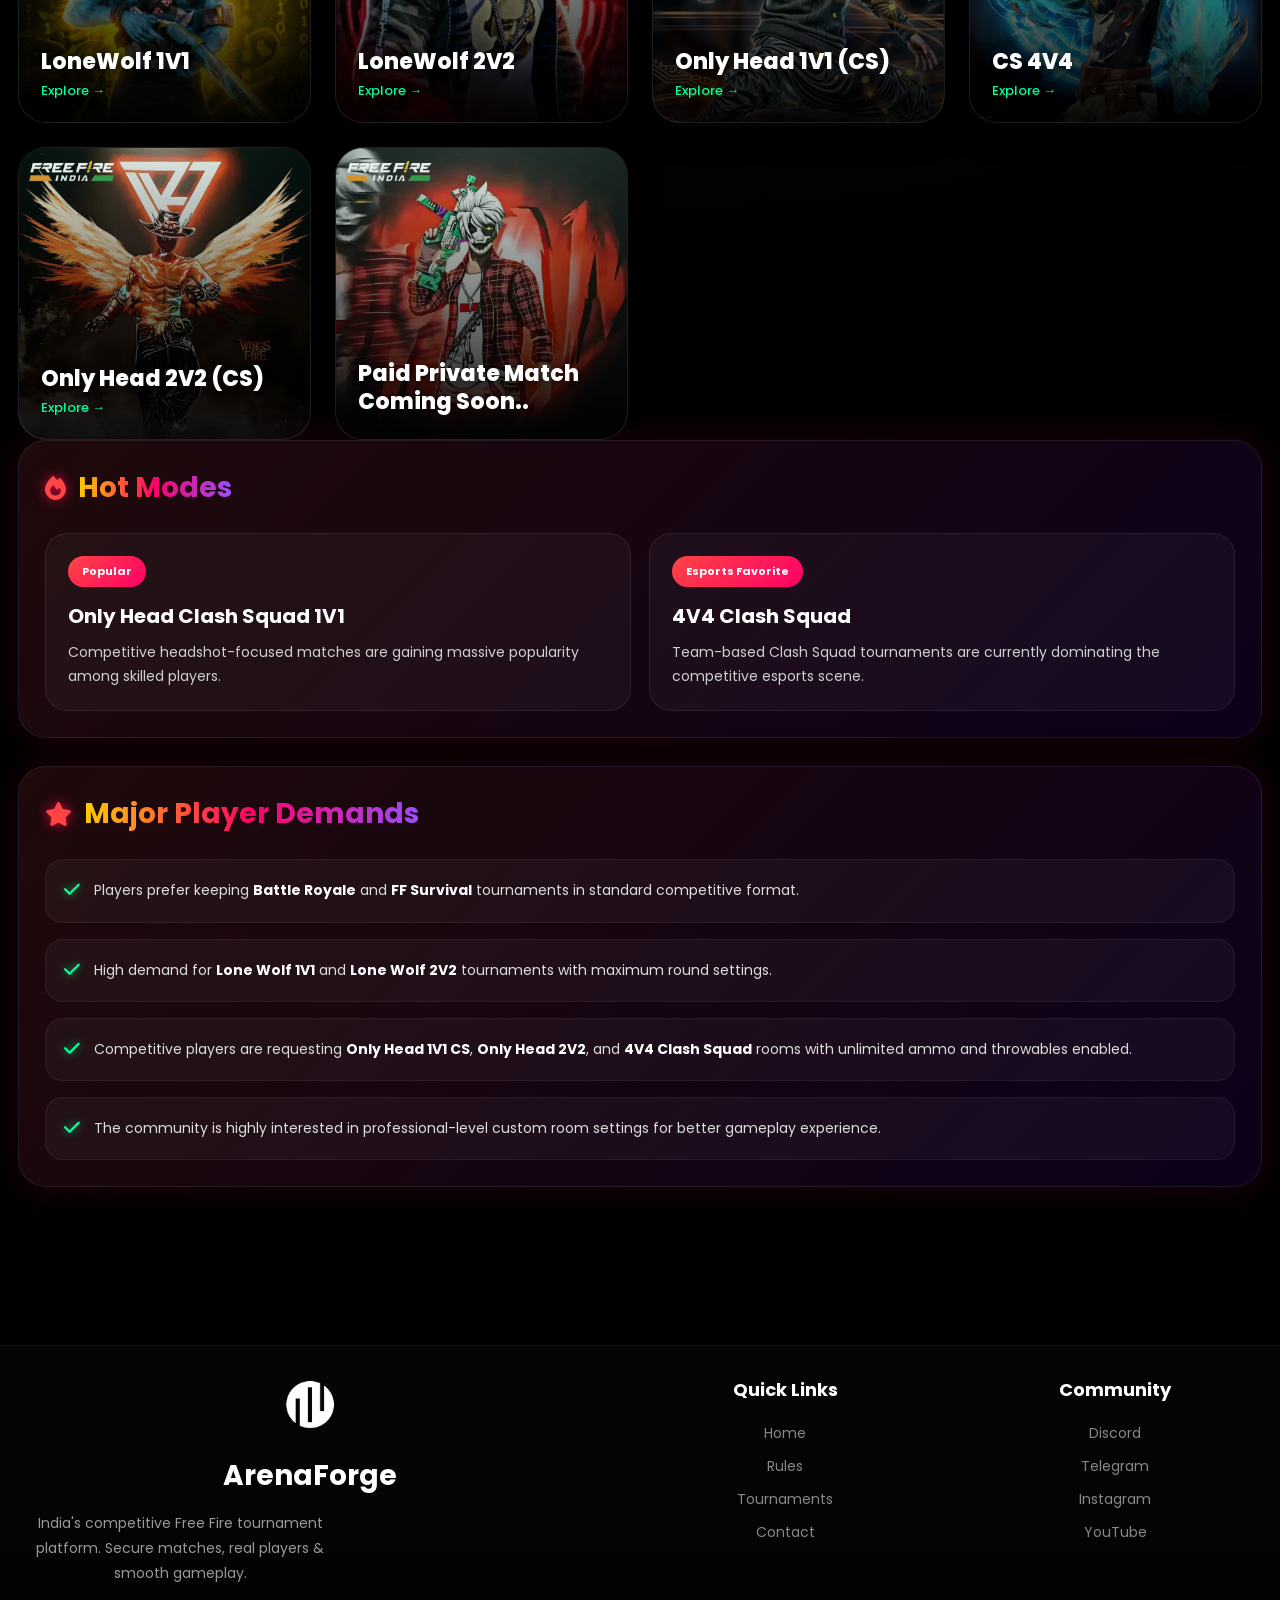
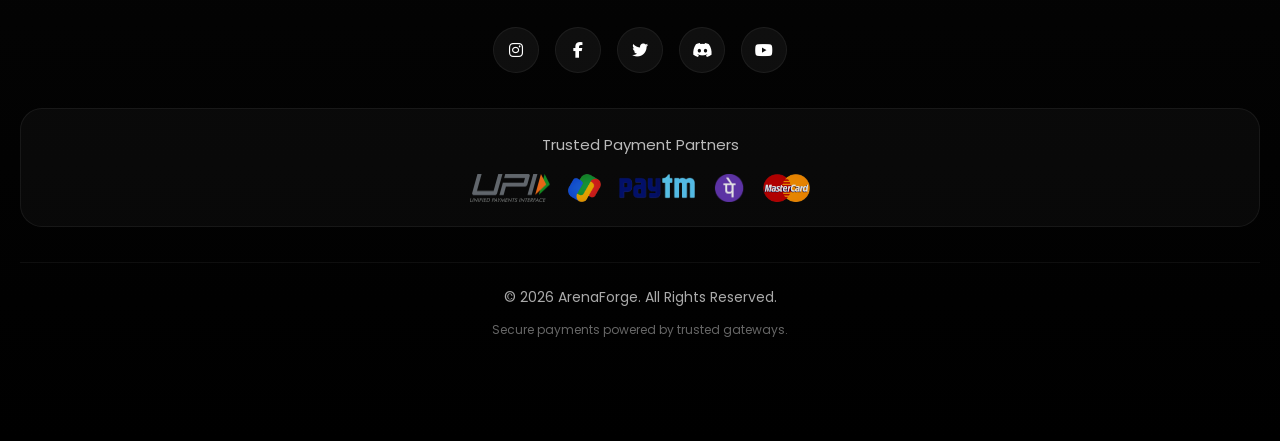
==== commit c138dda4: "Update index.html" ====
--- a/index.html
+++ b/index.html
@@ -248,6 +248,7 @@
 							
 							<div class="game-name">
 								LoneWolf 1V1
+								<span>Explore →</span>
 							</div>
 						</div>
 					</a>
@@ -261,6 +262,7 @@
 							
 							<div class="game-name">
 								LoneWolf 2V2
+								<span>Explore →</span>
 							</div>
 						</div>
 					</a>
@@ -274,6 +276,7 @@
 							
 							<div class="game-name">
 								Only Head 1V1 (CS)
+								<span>Explore →</span>
 							</div>
 						</div>
 					</a>
@@ -287,6 +290,7 @@
 							
 							<div class="game-name">
 								CS 4V4
+								<span>Explore →</span>
 							</div>
 						</div>
 					</a>
@@ -300,12 +304,13 @@
 							
 							<div class="game-name">
 								Only Head 2V2 (CS)
+								<span>Explore →</span>
 							</div>
 						</div>
 					</a>
 					
 					<!-- CARD 8 -->
-					<a href="commingsoon" class="game-card">
+					<a href="*" class="game-card">
 						<div class="game-image">
 							<img src="assets/modes/free-match.png" alt="Paid Private Match">
 							
--- a/style.css
+++ b/style.css
@@ -599,341 +599,363 @@
 }
 /* SECTION */
 
+#tournamentModes {
+
+margin-top:40px;
+
+}
+
+/* TITLE */
+
 .section-title {
-  
-  font-size: 28px;
-  
-  margin-bottom: 18px;
-}
-
-
-/* GAMES */
-
-
-#tournamentModes {
-
-  margin-top: 10px;
-}
-
+
+position:relative;
+
+display:inline-block;
+
+font-size:38px;
+
+font-weight:800;
+
+color:white;
+
+margin-bottom:32px;
+
+letter-spacing:.5px;
+
+}
+
+.section-title::after {
+
+content:"";
+
+position:absolute;
+
+left:0;
+bottom:-10px;
+
+width:90px;
+
+height:4px;
+
+border-radius:999px;
+
+background:
+
+linear-gradient(
+90deg,
+#00ff99,
+transparent
+);
+
+}
+
+/* GRID */
+
+.games-grid {
+
+display:grid;
+
+grid-template-columns:
+repeat(
+auto-fit,
+minmax(
+260px,
+1fr
+)
+);
+
+gap:24px;
+
+}
+
+/* LINKS */
+
+.games-grid a {
+
+text-decoration:none;
+
+}
+
+/* CARD */
+
+.game-image {
+
+position:relative;
+
+overflow:hidden;
+
+border-radius:28px;
+
+aspect-ratio:1/1;
+
+background:#111;
+
+border:
+1px solid
+rgba(
+255,
+255,
+255,
+0.06
+);
+
+transition:
+transform .35s ease,
+box-shadow .35s ease,
+border-color .35s ease;
+
+box-shadow:
+0 10px 30px
+rgba(
+0,
+0,
+0,
+0.35
+);
+
+}
+
+/* IMAGE */
+
+.game-image img {
+
+width:100%;
+
+height:100%;
+
+object-fit:cover;
+
+transition:
+transform .5s ease;
+
+}
+
+/* OVERLAY */
+
+.game-overlay {
+
+position:absolute;
+
+inset:0;
+
+background:
+
+linear-gradient(
+180deg,
+rgba(
+0,
+0,
+0,
+0
+),
+rgba(
+0,
+0,
+0,
+0.92
+)
+),
+
+linear-gradient(
+180deg,
+rgba(
+0,
+255,
+153,
+0.05
+),
+transparent
+);
+
+z-index:1;
+
+}
+
+/* SOFT TOP GLOW */
+
+.game-image::after {
+
+content:"";
+
+position:absolute;
+
+inset:0;
+
+background:
+
+radial-gradient(
+circle at top,
+rgba(
+255,
+255,
+255,
+0.08
+),
+transparent 60%
+);
+
+z-index:2;
+
+pointer-events:none;
+
+}
 
 /* TITLE */
 
-.section-title {
-
-  position: relative;
-
-  display: inline-block;
-
-  font-size: 34px;
-
-  font-weight: 800;
-
-  margin-bottom: 28px;
-
-  background:
-    linear-gradient(
-      90deg,
-      #ffffff,
-      #ffcc00,
-      #ff0066
-    );
-
-  -webkit-background-clip: text;
-
-  -webkit-text-fill-color: transparent;
-
-  letter-spacing: .5px;
-}
-
-.section-title::after {
-
-  content: "";
-
-  position: absolute;
-
-  left: 0;
-  bottom: -8px;
-
-  width: 70%;
-
-  height: 4px;
-
-  border-radius: 100px;
-
-  background:
-    linear-gradient(
-      90deg,
-      #ffcc00,
-      #ff0066
-    );
-}
-
-
-/* GRID */
+.game-name {
+
+position:absolute;
+
+left:22px;
+
+right:22px;
+
+bottom:22px;
+
+z-index:3;
+
+font-size:22px;
+
+font-weight:800;
+
+line-height:1.3;
+
+color:white;
+
+text-shadow:
+0 3px 12px
+rgba(
+0,
+0,
+0,
+0.7
+);
+
+}
+
+/* OPTIONAL SUBTEXT */
+
+.game-name span {
+
+display:block;
+
+margin-top:6px;
+
+font-size:13px;
+
+font-weight:500;
+
+color:#00ff99;
+
+}
+
+/* HOVER */
+
+.game-image:hover {
+
+transform:
+translateY(-8px);
+
+border-color:
+rgba(
+0,
+255,
+153,
+0.18
+);
+
+box-shadow:
+
+0 20px 45px
+rgba(
+0,
+255,
+153,
+0.12
+);
+
+}
+
+.game-image:hover img {
+
+transform:scale(1.08);
+
+}
+
+/* TABLET */
+
+@media(max-width:768px){
 
 .games-grid {
 
-  display: grid;
-
-  grid-template-columns:
-    repeat(auto-fit,minmax(260px,1fr));
-
-  gap: 26px;
-}
-
-
-/* CARD */
-
-.games-grid a {
-
-  text-decoration: none;
+grid-template-columns:
+repeat(
+2,
+1fr
+);
+
+gap:16px;
+
+}
+
+.game-name {
+
+font-size:16px;
+
+left:16px;
+
+right:16px;
+
+bottom:16px;
+
+}
+
+}
+
+/* MOBILE */
+
+@media(max-width:480px){
+
+.games-grid {
+
+grid-template-columns:
+repeat(
+2,
+1fr
+);
+
+gap:14px;
+
 }
 
 .game-image {
 
-  position: relative;
-
-  overflow: hidden;
-
-  border-radius: 28px;
-
-  aspect-ratio: 1/1;
-
-  background: #111;
-
-  isolation: isolate;
-
-  transition: .4s ease;
-
-  border:
-    1px solid rgba(255,255,255,.08);
-
-  box-shadow:
-    0 10px 30px rgba(0,0,0,.35);
-}
-
-
-/* GLOW BORDER */
-
-.game-image::before {
-
-  content: "";
-
-  position: absolute;
-
-  inset: -2px;
-
-  border-radius: 30px;
-
-  padding: 2px;
-
-  background:
-    linear-gradient(
-      135deg,
-      #ffcc00,
-      #ff0066,
-      #7a5cff,
-      #00ffcc
-    );
-
-  -webkit-mask:
-    linear-gradient(#fff 0 0) content-box,
-    linear-gradient(#fff 0 0);
-
-  -webkit-mask-composite: xor;
-
-  mask-composite: exclude;
-
-  opacity: 0;
-
-  transition: .4s ease;
-
-  z-index: 4;
-}
-
-
-/* IMAGE */
-
-.game-image img {
-
-  width: 100%;
-  height: 100%;
-
-  object-fit: cover;
-
-  transition:
-    transform .6s ease,
-    filter .4s ease;
-}
-
-
-/* OVERLAY */
-
-.game-overlay {
-
-  position: absolute;
-
-  inset: 0;
-
-  background:
-    linear-gradient(
-      to top,
-      rgba(0,0,0,.95),
-      rgba(0,0,0,.25),
-      rgba(0,0,0,.05)
-    );
-
-  z-index: 1;
-}
-
-
-/* DARK BLUR */
-
-.game-image::after {
-
-  content: "";
-
-  position: absolute;
-
-  inset: 0;
-
-  background:
-    radial-gradient(
-      circle at top,
-      rgba(255,255,255,.06),
-      transparent 60%
-    );
-
-  z-index: 2;
-}
-
-
-/* NAME */
+border-radius:22px;
+
+}
 
 .game-name {
 
-  position: absolute;
-
-  left: 50%;
-  bottom: 22px;
-
-  transform: translateX(-50%);
-
-  width: 88%;
-
-  text-align: center;
-
-  font-size: 20px;
-
-  font-weight: 800;
-
-  line-height: 1.4;
-
-  color: white;
-
-  z-index: 3;
-
-  text-shadow:
-    0 3px 12px rgba(0,0,0,.7);
-}
-
-
-/* HOVER */
-
-.game-image:hover {
-
-  transform:
-    translateY(-10px)
-    scale(1.02);
-
-  box-shadow:
-    0 20px 45px rgba(255,0,102,.22);
-}
-
-.game-image:hover::before {
-
-  opacity: 1;
-}
-
-.game-image:hover img {
-
-  transform: scale(1.12);
-
-  filter: brightness(1.08);
-}
-
-
-/* MOBILE */
-
-@media(max-width:700px){
-
-  .section-title {
-
-    font-size: 26px;
-  }
-
-  .games-grid {
-
-    grid-template-columns:
-      repeat(2,1fr);
-
-    gap: 16px;
-  }
-
-  .game-name {
-
-    font-size: 15px;
-
-    bottom: 16px;
-  }
-}
-
-
-/* EXTRA SMALL */
-
-@media(max-width:480px){
-
-  .games-grid {
-
-    grid-template-columns: 1fr;
-  }
-}
-
-/* MOBILE */
-@media (max-width: 768px) {
-
-  .games-grid {
-
-    grid-template-columns:
-      repeat(2, 1fr);
-
-    gap: 16px;
-  }
-
-  .game-name {
-
-    font-size: 15px;
-  }
-}
-
-
-/* EXTRA SMALL MOBILE */
-@media (max-width: 480px) {
-
-  .games-grid {
-
-    grid-template-columns: 1fr;
-  }
-
-  .game-image {
-
-    aspect-ratio: 1/1;
-  }
-}
-
-
-
-
+font-size:14px;
+
+line-height:1.4;
+
+left:14px;
+
+right:14px;
+
+bottom:14px;
+
+}
+
+.game-name span {
+
+font-size:11px;
+
+}
+
+}
 
 /* TABBAR */
 
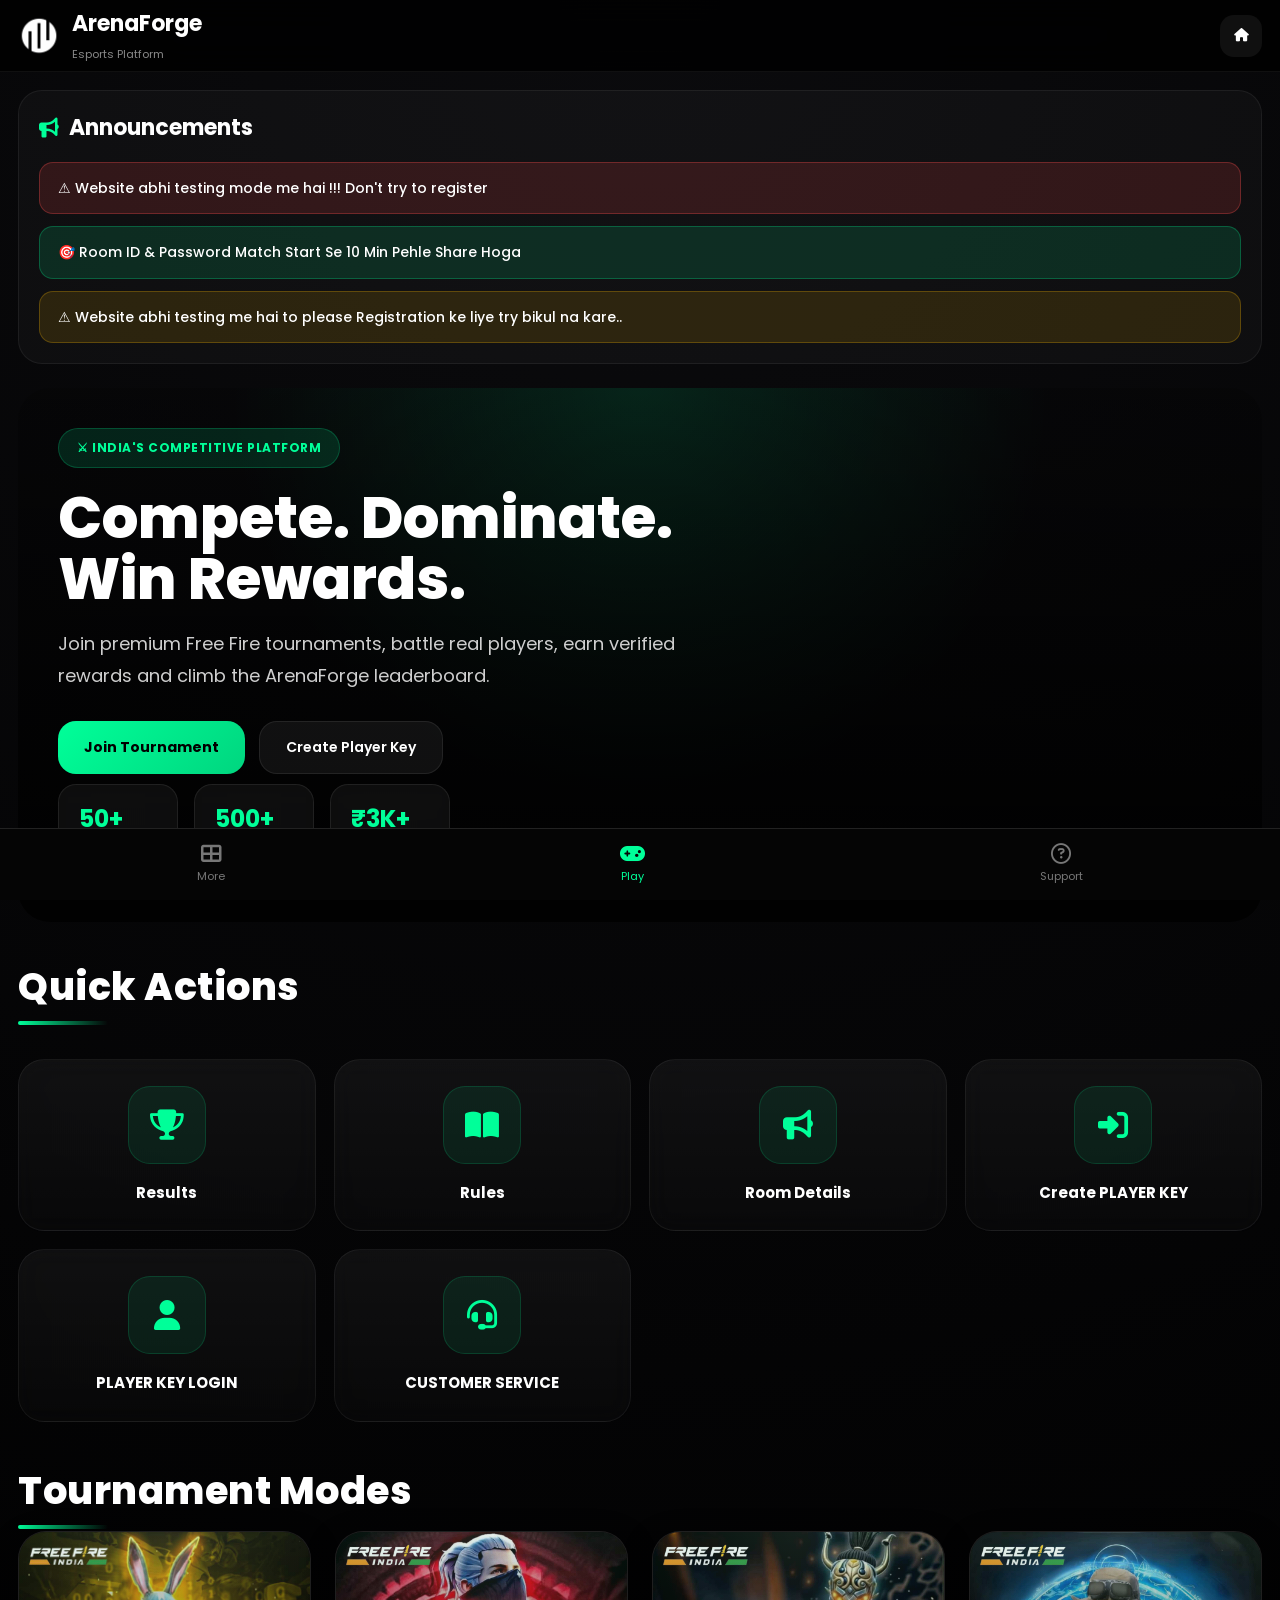
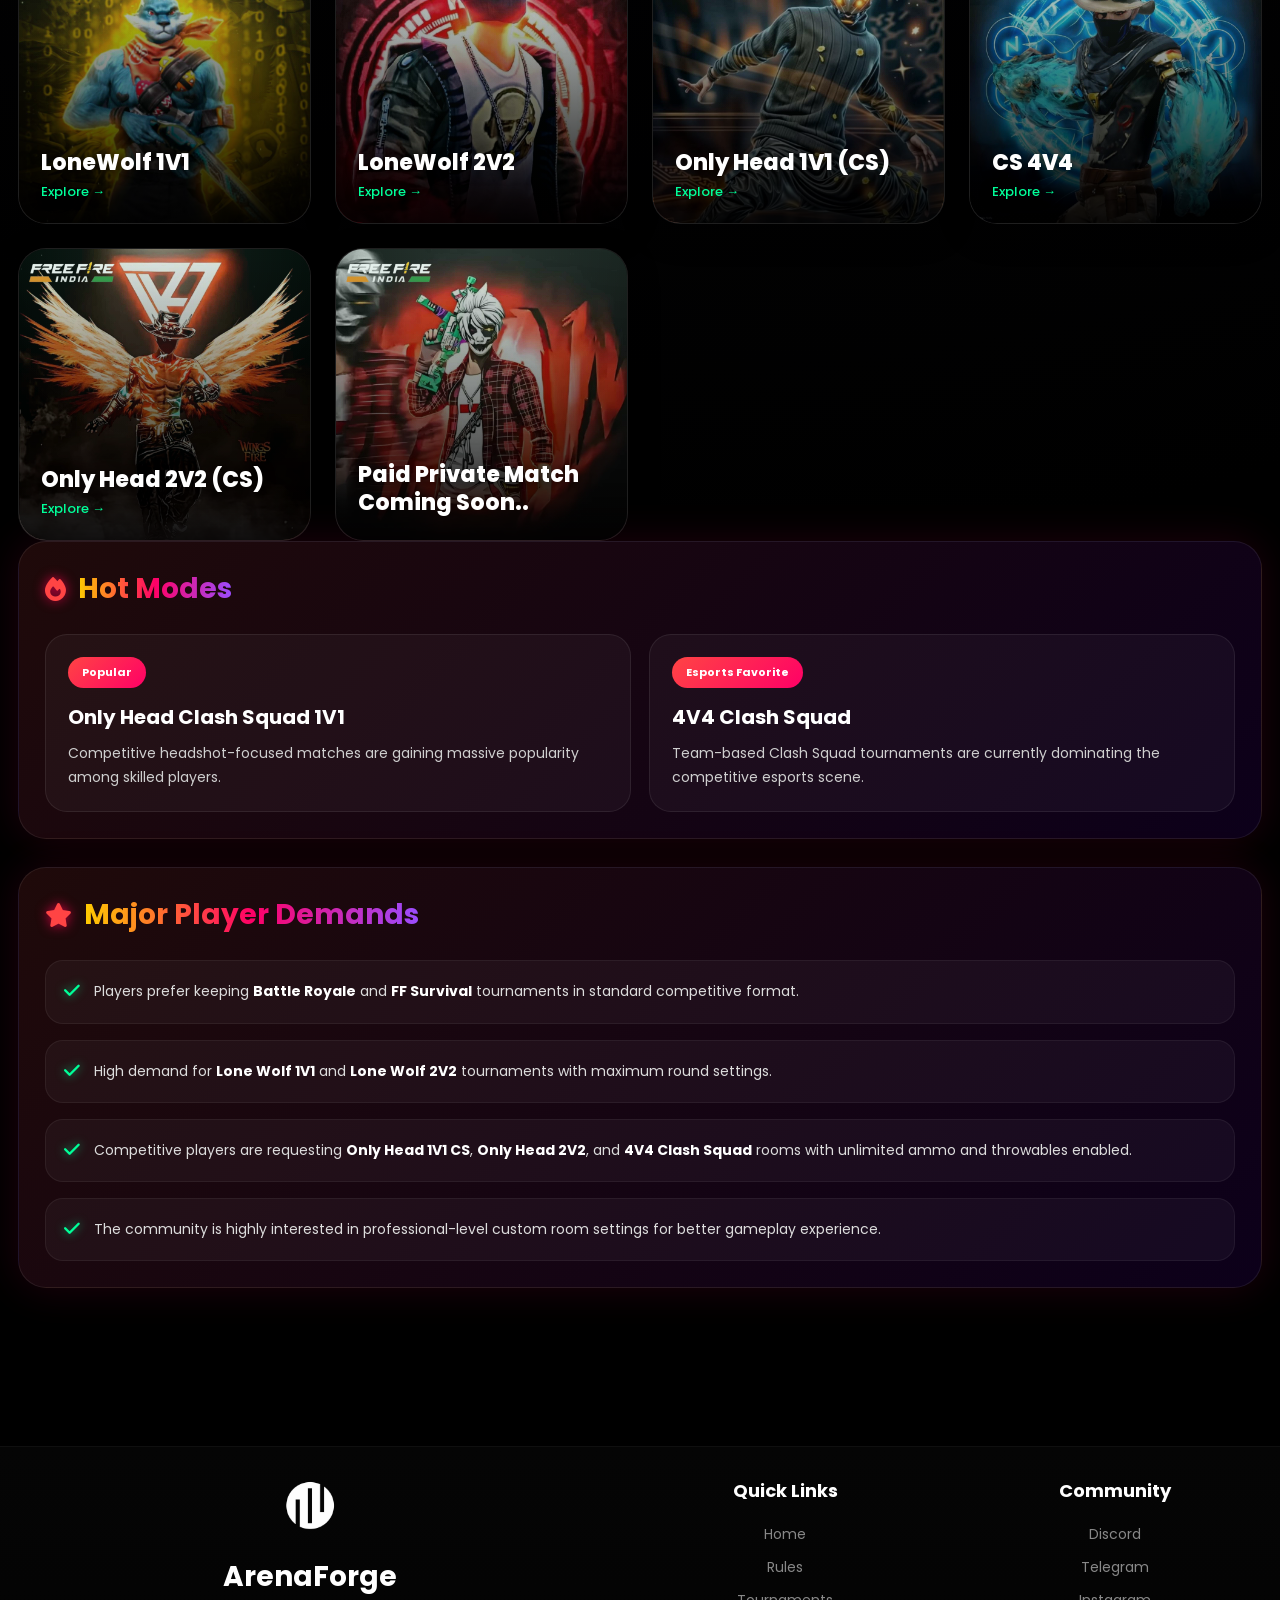
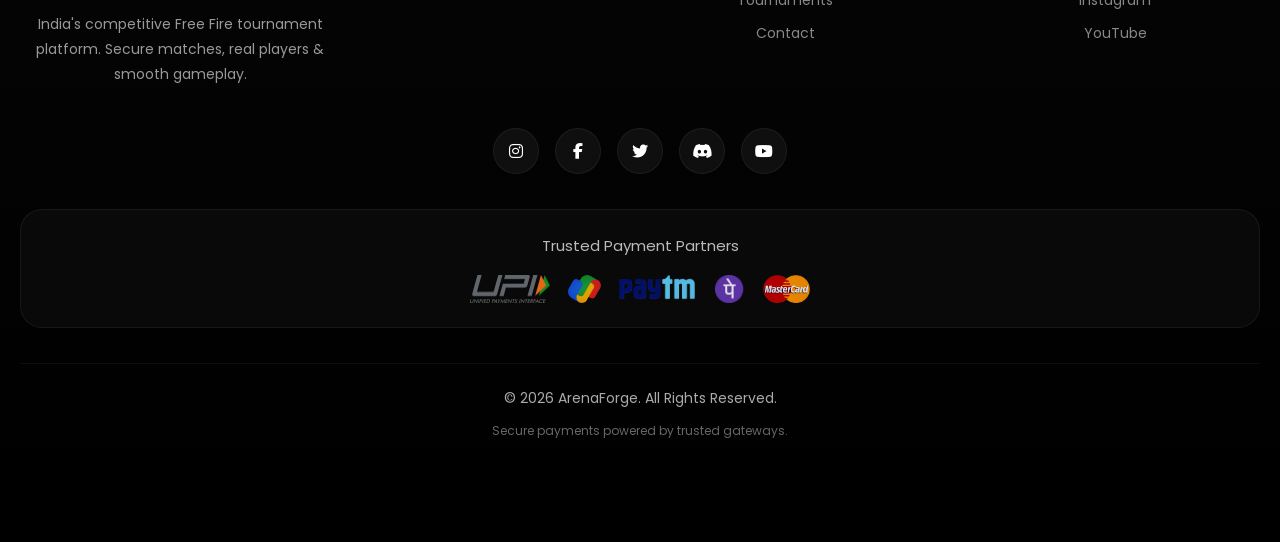
==== commit d81169ea: "Update index.html" ====
--- a/index.html
+++ b/index.html
@@ -135,69 +135,77 @@
 		
 		
 		<!-- QUICK ACTIONS -->
-		
-		<section class="account-box">
-			
-			<a href="pages/results/results.html" class="account-card">
-			
-				<div class="account-icon">
-					<i class="fa-solid fa-trophy"></i>
-				</div>
-				
-				<h3>Results</h3>
-				
-			</a>
-			
-			<a href="pages/rules/rules.html" class="account-card">
-			
-				<div class="account-icon">
-					<i class="fa-solid fa-book-open"></i>
-				</div>
-				
-				<h3>Rules</h3>
-				
-			</a>
-			
-			<a href="pages/room-details/room-details.html" class="account-card">
-			
-				<div class="account-icon">
-					<i class="fa-solid fa-bullhorn"></i>
-				</div>
-				
-				<h3>Room Details</h3>
-				
-			</a>
-			
-			<a href="pages/create-profile/create-profile.html" class="account-card">
-			
-				<div class="account-icon">
-					<i class="fa-solid fa-right-to-bracket"></i>
-				</div>
-				
-				<h3>Create PLAYER KEY</h3>
-				
-			</a>
-
-			<a href="pages/my-profile/my-profile.html" class="account-card">
-			
-				<div class="account-icon">
-					<i class="fa-solid fa-user"></i>
-				</div>
-				
-				<h3>PLAYER KEY LOGIN</h3>
-				
-			</a>
-
-			<a href="pages/more/more.html" class="account-card">
-			
-				<div class="account-icon">
-					<i class="fa-solid fa-headset"></i>
-				</div>
-				
-				<h3>CUSTOMER SERVICE</h3>
-				
-			</a>
-
+        		<section class="quick-actions-section">
+			
+			<h2 class="section-title">
+				Quick Actions
+			</h2>
+			
+			<div class="account-box">
+				
+				<a href="pages/results/results.html" class="account-card">
+				
+					<div class="account-icon">
+						<i class="fa-solid fa-trophy"></i>
+					</div>
+					
+					<h3>Results</h3>
+					
+				</a>
+				
+				<a href="pages/rules/rules.html" class="account-card">
+				
+					<div class="account-icon">
+						<i class="fa-solid fa-book-open"></i>
+					</div>
+					
+					<h3>Rules</h3>
+					
+				</a>
+				
+				<a href="pages/room-details/room-details.html" class="account-card">
+				
+					<div class="account-icon">
+						<i class="fa-solid fa-bullhorn"></i>
+					</div>
+					
+					<h3>Room Details</h3>
+					
+				</a>
+				
+				<a href="pages/create-profile/create-profile.html" class="account-card">
+				
+					<div class="account-icon">
+						<i class="fa-solid fa-right-to-bracket"></i>
+					</div>
+					
+					<h3>Create PLAYER KEY</h3>
+					
+				</a>
+				
+				<a href="pages/my-profile/my-profile.html" class="account-card">
+				
+					<div class="account-icon">
+						<i class="fa-solid fa-user"></i>
+					</div>
+					
+					<h3>PLAYER KEY LOGIN</h3>
+					
+				</a>
+				
+				<a href="pages/more/more.html" class="account-card">
+				
+					<div class="account-icon">
+						<i class="fa-solid fa-headset"></i>
+					</div>
+					
+					<h3>CUSTOMER SERVICE</h3>
+					
+				</a>
+				
+				
+			</div>
+			
 		</section>
 		
 		<section id="tournamentModes">
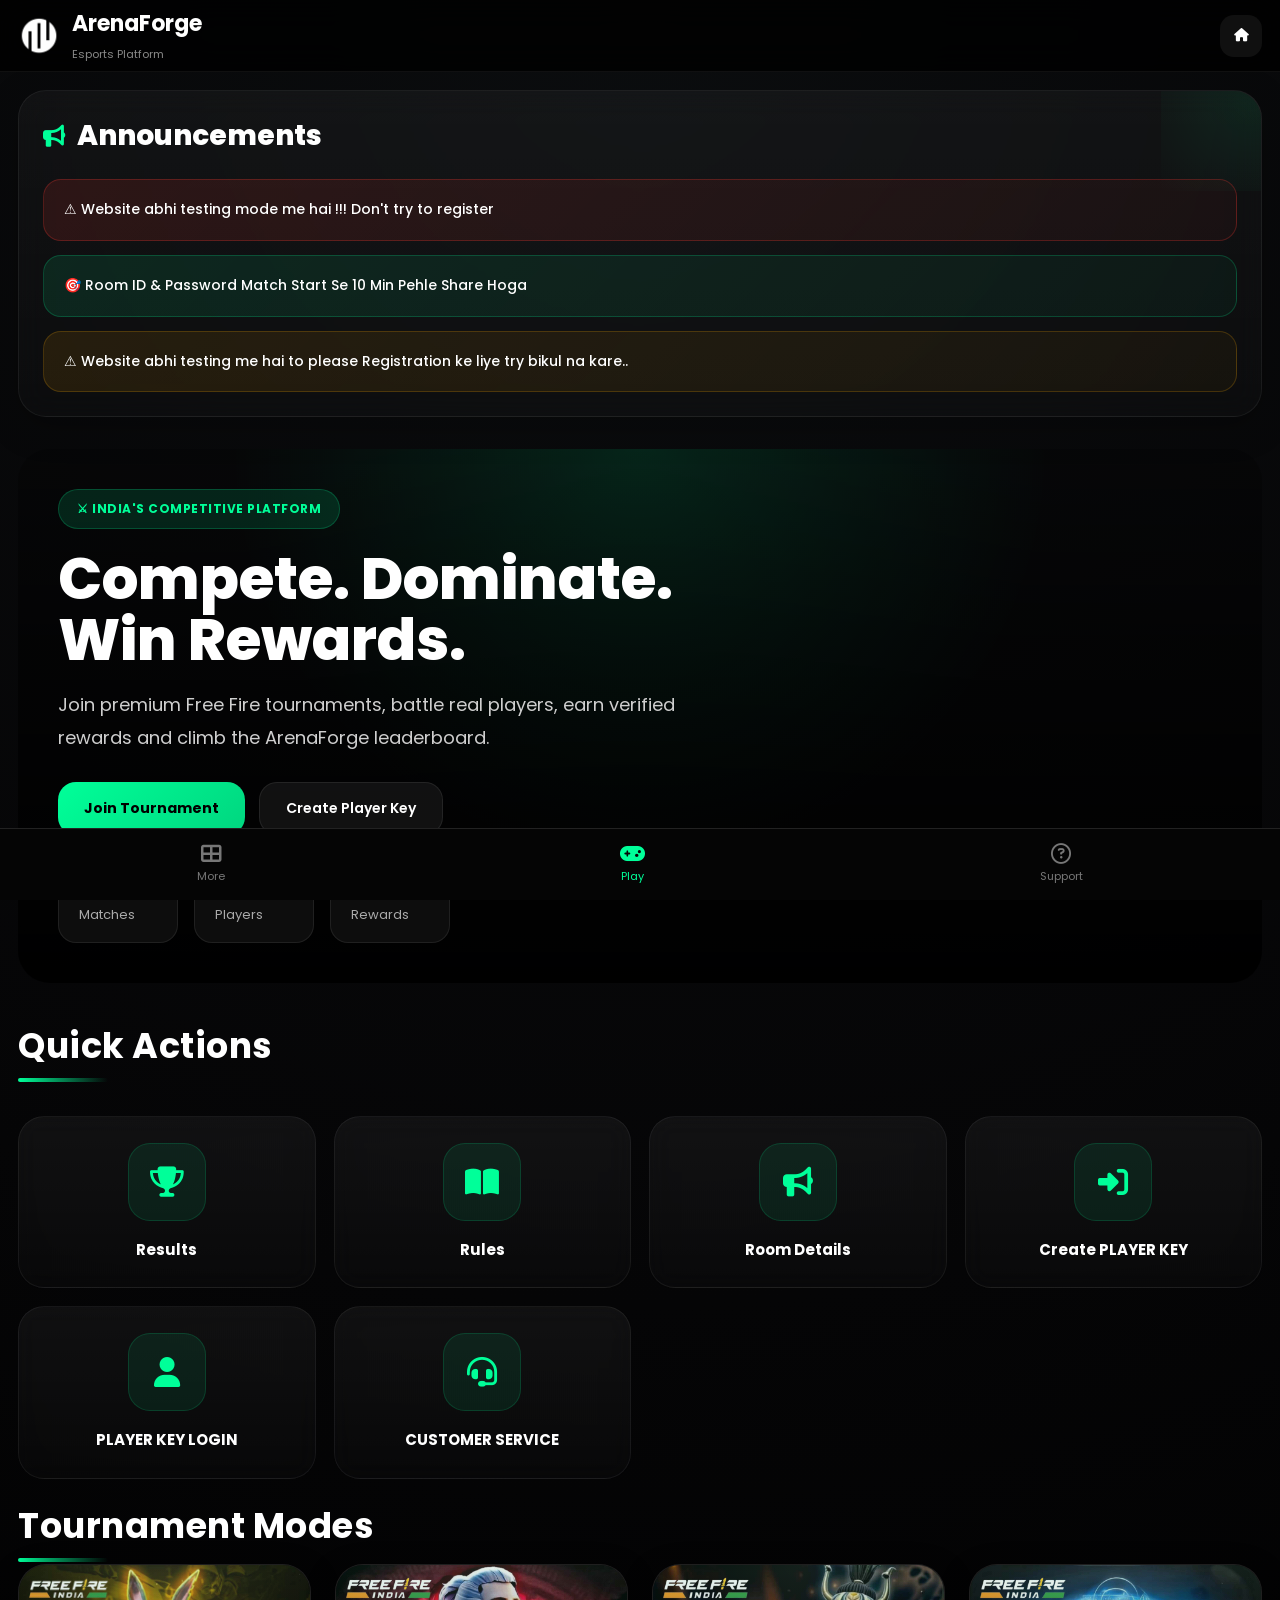
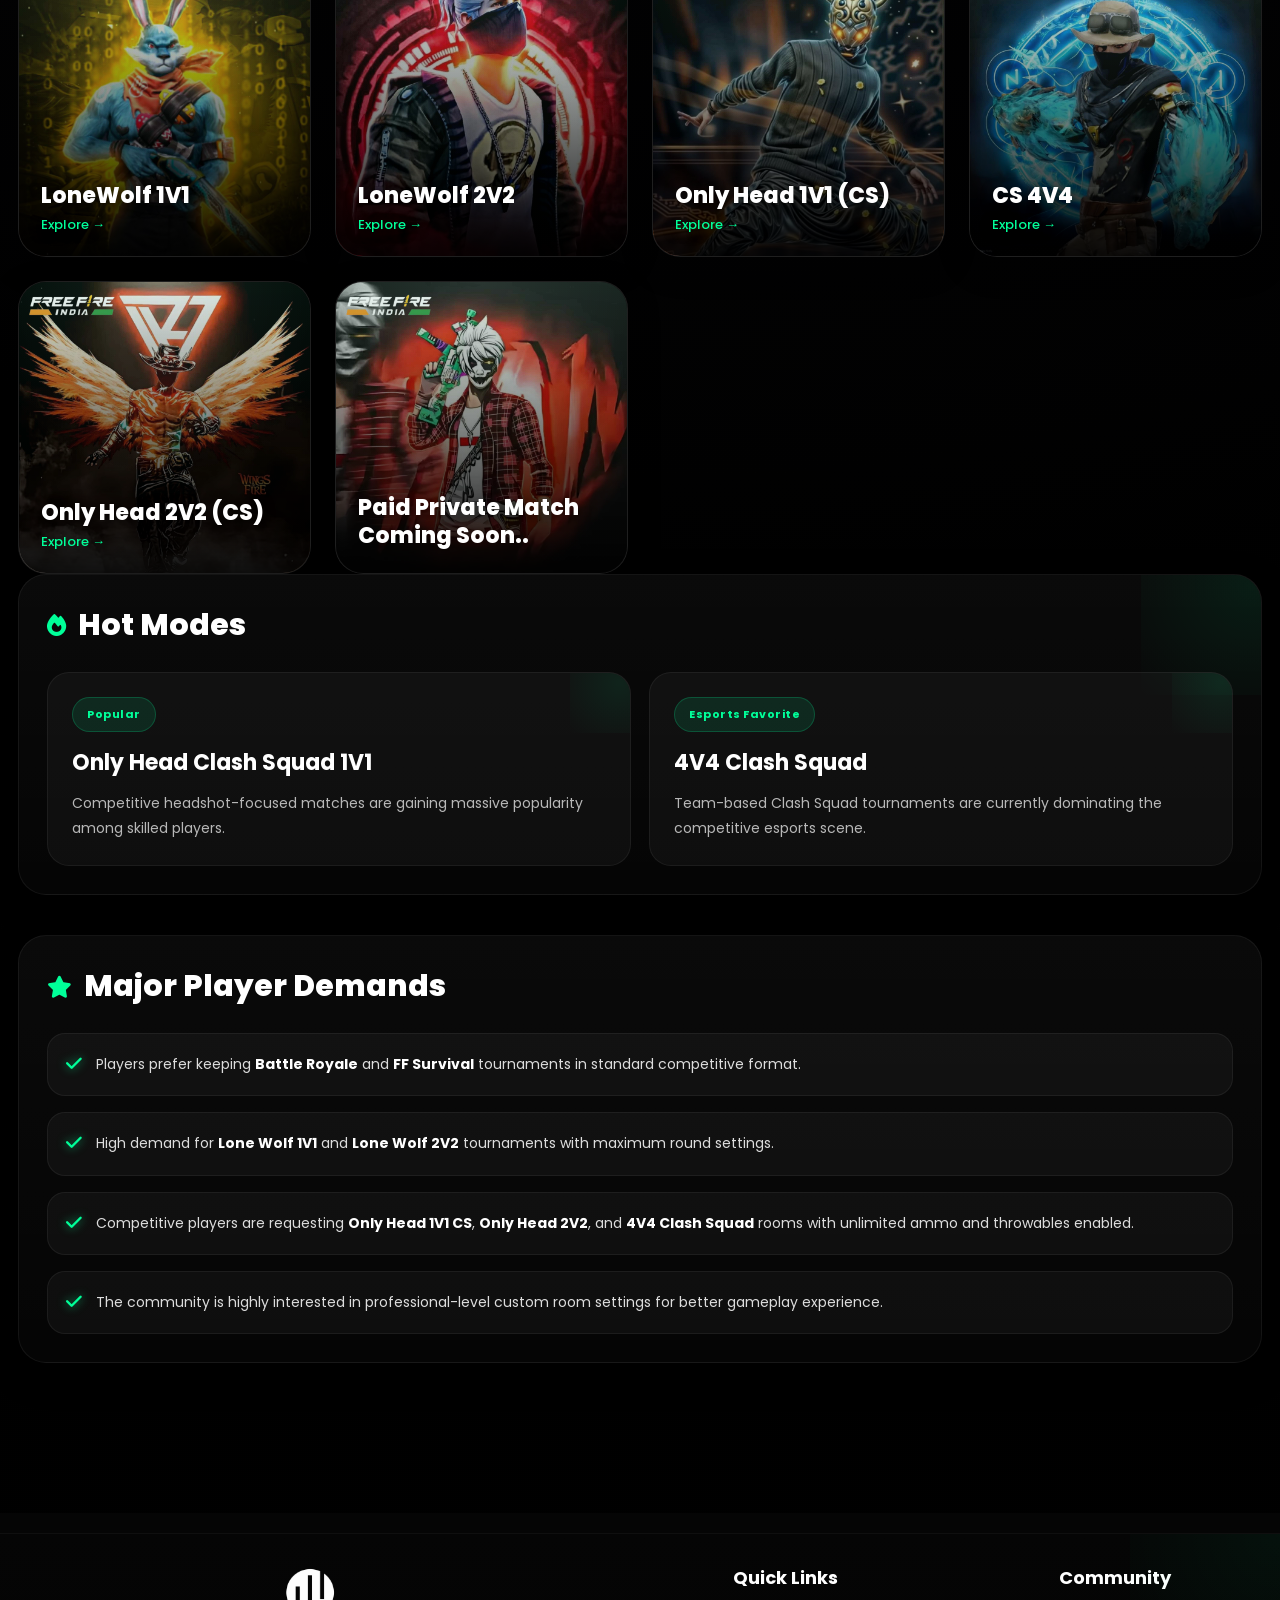
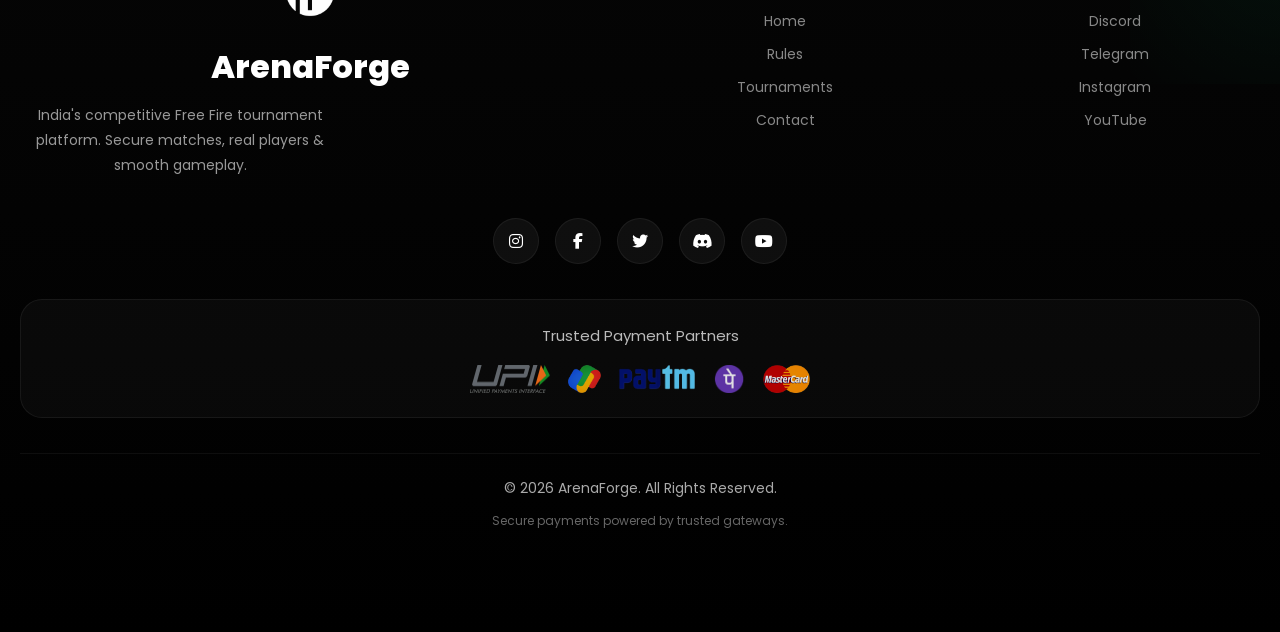
==== commit fe9e78d8: "Update index.html" ====
--- a/index.html
+++ b/index.html
@@ -67,7 +67,7 @@
 		
 		<!-- ANNOUNCEMENT -->
 		
-		<section class="announcement-box" id="announcementSection">
+		<section class="announcement-box reveal" id="announcementSection">
 			
 			<div class="announcement-header">
 				
@@ -88,7 +88,7 @@
 		
 		<!-- HERO -->
 		
-			<section class="hero">
+			<section class="hero reveal">
 			<div class="hero-overlay"></div>
 			<div class="hero-content"><span class="hero-tag">
 					⚔ INDIA'S COMPETITIVE PLATFORM
@@ -135,7 +135,7 @@
 		
 		
 		<!-- QUICK ACTIONS -->
-        		<section class="quick-actions-section">
+        		<section class="quick-actions-section reveal">
 			
 			<h2 class="section-title">
 				Quick Actions
@@ -208,7 +208,7 @@
 			
 		</section>
 		
-		<section id="tournamentModes">
+		<section id="tournamentModes reveal">
 			
 			<h2 class="section-title">
 				Tournament Modes
@@ -337,7 +337,7 @@
 			
 		</section>
 		<!-- HOT MODES -->
-		<section class="hot-section">
+		<section class="hot-section reveal">
 			
 			<div class="hot-box">
 				
@@ -372,7 +372,7 @@
 		
 		
 		<!-- MAJOR PLAYER DEMANDS -->
-		<section class="hot-section">
+		<section class="hot-section reveal">
 			
 			<div class="demand-box">
 				
@@ -423,7 +423,7 @@
 	
 	<!-- FOOTER -->
 	
-	<footer class="site-footer">
+	<footer class="site-footer reveal">
 		
 		<div class="footer-top">
 			
@@ -576,6 +576,27 @@
 	<script src="data/announcement.js"></script>
 	
 	<script src="script.js"></script>
+    <script>
+		const reveals =
+			document.querySelectorAll(
+				".reveal"
+			);
+		
+		function revealElements() {
+			
+			reveals.forEach(
+				element => {
+					
+					const top =
+						element.getBoundingClientRect().top;
+					
+					if (
+						top < window.innerHeight - 100) { element.classList.add("active"); }
+				});
+		}
+		window.addEventListener("scroll", revealElements);
+		revealElements();
+	</script>
 </body>
 
 </html>
--- a/style.css
+++ b/style.css
@@ -6,12 +6,70 @@
   box-sizing: border-box;
 }
 
+button,
+a,
+.account-card,
+.game-image,
+.hot-card {
+  
+  transition: .3s;
+  
+}
+
 body {
   background: #000;
   color: white;
   font-family: 'Poppins', sans-serif;
 }
 
+body {
+  
+  background:
+  
+    radial-gradient(circle at top,
+      rgba(0,
+        255,
+        153,
+        0.05),
+      transparent 30%),
+    
+    #050505;
+  
+}
+
+html {
+  
+  scroll-behavior: smooth;
+  
+}
+
+::selection {
+  
+  background: #00ff99;
+  
+  color: black;
+  
+}
+
+::-webkit-scrollbar {
+  
+  width: 10px;
+  
+}
+
+::-webkit-scrollbar-track {
+  
+  background: #080808;
+  
+}
+
+::-webkit-scrollbar-thumb {
+  
+  background: #00ff99;
+  
+  border-radius: 999px;
+  
+}
 
 /* NAVBAR */
 
@@ -245,54 +303,54 @@
 }
 
 .hero-stats {
-
-display:flex;
-
-gap:16px;
-
-margin-top:10px;
-
-flex-wrap:wrap;
-
+  
+  display: flex;
+  
+  gap: 16px;
+  
+  margin-top: 10px;
+  
+  flex-wrap: wrap;
+  
 }
 
 .hero-stat {
-
-background:
-rgba(255,255,255,.05);
-
-backdrop-filter:
-blur(12px);
-
-border:
-1px solid rgba(255,255,255,.08);
-
-border-radius:18px;
-
-padding:16px 20px;
-
-min-width:120px;
-
+  
+  background:
+    rgba(255, 255, 255, .05);
+  
+  backdrop-filter:
+    blur(12px);
+  
+  border:
+    1px solid rgba(255, 255, 255, .08);
+  
+  border-radius: 18px;
+  
+  padding: 16px 20px;
+  
+  min-width: 120px;
+  
 }
 
 .hero-stat strong {
-
-display:block;
-
-font-size:24px;
-
-color:#00ff99;
-
-margin-bottom:4px;
-
+  
+  display: block;
+  
+  font-size: 24px;
+  
+  color: #00ff99;
+  
+  margin-bottom: 4px;
+  
 }
 
 .hero-stat span {
-
-font-size:13px;
-
-color:#aaa;
-
+  
+  font-size: 13px;
+  
+  color: #aaa;
+  
 }
 
 
@@ -327,634 +385,575 @@
 }
 
 .primary-btn {
-
-background:
-
-linear-gradient(
-135deg,
-#00ff99,
-#00d67f
-);
-
-color:#000;
-
-font-weight:700;
-
+  
+  background:
+  
+    linear-gradient(135deg,
+      #00ff99,
+      #00d67f);
+  
+  color: #000;
+  
+  font-weight: 700;
+  
 }
 
 .secondary-btn {
-
-background:
-rgba(255,255,255,.06);
-
-border:
-1px solid rgba(255,255,255,.08);
-
-color:white;
-
+  
+  background:
+    rgba(255, 255, 255, .06);
+  
+  border:
+    1px solid rgba(255, 255, 255, .08);
+  
+  color: white;
+  
 }
 
 .hero-btn {
-
-padding:15px 26px;
-
-border-radius:18px;
-
-transition:.25s;
-
+  
+  padding: 15px 26px;
+  
+  border-radius: 18px;
+  
+  transition: .25s;
+  
 }
 
 .hero-btn:hover {
-
-transform:
-translateY(-2px);
-
-}
+  
+  transform:
+    translateY(-2px);
+  
+}
+
 /* ACCOUNT */
 
 .account-box {
-
-display:grid;
-
-grid-template-columns:
-repeat(
-4,
-1fr
-);
-
-gap:18px;
-
-margin-top:32px;
-
-margin-bottom:40px;
-
+  
+  display: grid;
+  
+  grid-template-columns:
+    repeat(4,
+      1fr);
+  
+  gap: 18px;
+  
+  margin-top: 32px;
+  
+  margin-bottom: 40px;
+  
 }
 
 .account-card {
-
-position:relative;
-
-overflow:hidden;
-
-background:
-
-linear-gradient(
-180deg,
-rgba(255,255,255,.05),
-rgba(255,255,255,.02)
-);
-
-backdrop-filter:
-blur(12px);
-
-border:
-1px solid rgba(
-255,
-255,
-255,
-0.06
-);
-
-border-radius:26px;
-
-padding:26px 18px;
-
-text-align:center;
-
-text-decoration:none;
-
-color:white;
-
-transition:.35s;
-
+  
+  position: relative;
+  
+  overflow: hidden;
+  
+  background:
+  
+    linear-gradient(180deg,
+      rgba(255, 255, 255, .05),
+      rgba(255, 255, 255, .02));
+  
+  backdrop-filter:
+    blur(12px);
+  
+  border:
+    1px solid rgba(255,
+      255,
+      255,
+      0.06);
+  
+  border-radius: 26px;
+  
+  padding: 26px 18px;
+  
+  text-align: center;
+  
+  text-decoration: none;
+  
+  color: white;
+  
+  transition: .35s;
+  
 }
 
 .account-card::before {
-
-content:"";
-
-position:absolute;
-
-top:-50%;
-
-left:-50%;
-
-width:200%;
-
-height:200%;
-
-background:
-
-radial-gradient(
-circle,
-rgba(
-0,
-255,
-153,
-0.08
-),
-transparent 60%
-);
-
-opacity:0;
-
-transition:.4s;
-
-pointer-events:none;
-
+  
+  content: "";
+  
+  position: absolute;
+  
+  top: -50%;
+  
+  left: -50%;
+  
+  width: 200%;
+  
+  height: 200%;
+  
+  background:
+  
+    radial-gradient(circle,
+      rgba(0,
+        255,
+        153,
+        0.08),
+      transparent 60%);
+  
+  opacity: 0;
+  
+  transition: .4s;
+  
+  pointer-events: none;
+  
 }
 
 .account-card:hover {
-
-transform:
-translateY(-8px);
-
-border-color:
-rgba(
-0,
-255,
-153,
-0.18
-);
-
-box-shadow:
-
-0 15px 40px
-rgba(
-0,
-255,
-153,
-0.12
-);
-
+  
+  transform:
+    translateY(-8px);
+  
+  border-color:
+    rgba(0,
+      255,
+      153,
+      0.18);
+  
+  box-shadow:
+  
+    0 15px 40px rgba(0,
+      255,
+      153,
+      0.12);
+  
 }
 
 .account-card:hover::before {
-
-opacity:1;
-
+  
+  opacity: 1;
+  
 }
 
 .account-icon {
-
-width:78px;
-height:78px;
-
-margin:auto auto 18px;
-
-border-radius:22px;
-
-display:flex;
-
-align-items:center;
-
-justify-content:center;
-
-background:
-
-rgba(
-0,
-255,
-153,
-0.08
-);
-
-border:
-1px solid rgba(
-0,
-255,
-153,
-0.15
-);
-
+  
+  width: 78px;
+  height: 78px;
+  
+  margin: auto auto 18px;
+  
+  border-radius: 22px;
+  
+  display: flex;
+  
+  align-items: center;
+  
+  justify-content: center;
+  
+  background:
+  
+    rgba(0,
+      255,
+      153,
+      0.08);
+  
+  border:
+    1px solid rgba(0,
+      255,
+      153,
+      0.15);
+  
 }
 
 .account-icon i {
-
-font-size:30px;
-
-color:#00ff99;
-
+  
+  font-size: 30px;
+  
+  color: #00ff99;
+  
 }
 
 .account-card h3 {
-
-font-size:15px;
-
-font-weight:700;
-
-line-height:1.5;
-
-color:white;
-
-}
-
-@media(max-width:900px){
-
-.account-box{
-
-grid-template-columns:
-repeat(
-2,
-1fr
-);
-
-}
-
-}
-
-@media(max-width:500px){
-
-.account-box{
-
-gap:14px;
-
-}
-
-.account-card{
-
-padding:20px 14px;
-
-}
-
-.account-icon{
-
-width:64px;
-height:64px;
-
-}
-
-.account-icon i{
-
-font-size:24px;
-
-}
-
-.account-card h3{
-
-font-size:13px;
-
-}
-
-}
+  
+  font-size: 15px;
+  
+  font-weight: 700;
+  
+  line-height: 1.5;
+  
+  color: white;
+  
+}
+
+@media(max-width:900px) {
+  
+  .account-box {
+    
+    grid-template-columns:
+      repeat(2,
+        1fr);
+    
+  }
+  
+}
+
+@media(max-width:500px) {
+  
+  .account-box {
+    
+    gap: 14px;
+    
+  }
+  
+  .account-card {
+    
+    padding: 20px 14px;
+    
+  }
+  
+  .account-icon {
+    
+    width: 64px;
+    height: 64px;
+    
+  }
+  
+  .account-icon i {
+    
+    font-size: 24px;
+    
+  }
+  
+  .account-card h3 {
+    
+    font-size: 13px;
+    
+  }
+  
+}
+
 /* SECTION */
 
 #tournamentModes {
-
-margin-top:40px;
-
+  
+  margin-top: 40px;
+  
 }
 
 /* TITLE */
 
 .section-title {
-
-position:relative;
-
-display:inline-block;
-
-font-size:38px;
-
-font-weight:800;
-
-color:white;
-
-margin-bottom:32px;
-
-letter-spacing:.5px;
-
+  
+  position: relative;
+  
+  display: inline-block;
+  
+  font-size: 35px;
+  
+  font-weight: 700;
+  
+  color: white;
+  
+  margin-bottom: 32px;
+  
+  letter-spacing: .5px;
+  
 }
 
 .section-title::after {
-
-content:"";
-
-position:absolute;
-
-left:0;
-bottom:-10px;
-
-width:90px;
-
-height:4px;
-
-border-radius:999px;
-
-background:
-
-linear-gradient(
-90deg,
-#00ff99,
-transparent
-);
-
+  
+  content: "";
+  
+  position: absolute;
+  
+  left: 0;
+  bottom: -10px;
+  
+  width: 90px;
+  
+  height: 4px;
+  
+  border-radius: 999px;
+  
+  background:
+  
+    linear-gradient(90deg,
+      #00ff99,
+      transparent);
+  
 }
 
 /* GRID */
 
 .games-grid {
-
-display:grid;
-
-grid-template-columns:
-repeat(
-auto-fit,
-minmax(
-260px,
-1fr
-)
-);
-
-gap:24px;
-
+  
+  display: grid;
+  
+  grid-template-columns:
+    repeat(auto-fit,
+      minmax(260px,
+        1fr));
+  
+  gap: 24px;
+  
 }
 
 /* LINKS */
 
 .games-grid a {
-
-text-decoration:none;
-
+  
+  text-decoration: none;
+  
 }
 
 /* CARD */
 
 .game-image {
-
-position:relative;
-
-overflow:hidden;
-
-border-radius:28px;
-
-aspect-ratio:1/1;
-
-background:#111;
-
-border:
-1px solid
-rgba(
-255,
-255,
-255,
-0.06
-);
-
-transition:
-transform .35s ease,
-box-shadow .35s ease,
-border-color .35s ease;
-
-box-shadow:
-0 10px 30px
-rgba(
-0,
-0,
-0,
-0.35
-);
-
+  
+  position: relative;
+  
+  overflow: hidden;
+  
+  border-radius: 28px;
+  
+  aspect-ratio: 1/1;
+  
+  background: #111;
+  
+  border:
+    1px solid rgba(255,
+      255,
+      255,
+      0.06);
+  
+  transition:
+    transform .35s ease,
+    box-shadow .35s ease,
+    border-color .35s ease;
+  
+  box-shadow:
+    0 10px 30px rgba(0,
+      0,
+      0,
+      0.35);
+  
 }
 
 /* IMAGE */
 
 .game-image img {
-
-width:100%;
-
-height:100%;
-
-object-fit:cover;
-
-transition:
-transform .5s ease;
-
+  
+  width: 100%;
+  
+  height: 100%;
+  
+  object-fit: cover;
+  
+  transition:
+    transform .5s ease;
+  
 }
 
 /* OVERLAY */
 
 .game-overlay {
-
-position:absolute;
-
-inset:0;
-
-background:
-
-linear-gradient(
-180deg,
-rgba(
-0,
-0,
-0,
-0
-),
-rgba(
-0,
-0,
-0,
-0.92
-)
-),
-
-linear-gradient(
-180deg,
-rgba(
-0,
-255,
-153,
-0.05
-),
-transparent
-);
-
-z-index:1;
-
+  
+  position: absolute;
+  
+  inset: 0;
+  
+  background:
+  
+    linear-gradient(180deg,
+      rgba(0,
+        0,
+        0,
+        0),
+      rgba(0,
+        0,
+        0,
+        0.92)),
+    
+    linear-gradient(180deg,
+      rgba(0,
+        255,
+        153,
+        0.05),
+      transparent);
+  
+  z-index: 1;
+  
 }
 
 /* SOFT TOP GLOW */
 
 .game-image::after {
-
-content:"";
-
-position:absolute;
-
-inset:0;
-
-background:
-
-radial-gradient(
-circle at top,
-rgba(
-255,
-255,
-255,
-0.08
-),
-transparent 60%
-);
-
-z-index:2;
-
-pointer-events:none;
-
+  
+  content: "";
+  
+  position: absolute;
+  
+  inset: 0;
+  
+  background:
+  
+    radial-gradient(circle at top,
+      rgba(255,
+        255,
+        255,
+        0.08),
+      transparent 60%);
+  
+  z-index: 2;
+  
+  pointer-events: none;
+  
 }
 
 /* TITLE */
 
 .game-name {
-
-position:absolute;
-
-left:22px;
-
-right:22px;
-
-bottom:22px;
-
-z-index:3;
-
-font-size:22px;
-
-font-weight:800;
-
-line-height:1.3;
-
-color:white;
-
-text-shadow:
-0 3px 12px
-rgba(
-0,
-0,
-0,
-0.7
-);
-
+  
+  position: absolute;
+  
+  left: 22px;
+  
+  right: 22px;
+  
+  bottom: 22px;
+  
+  z-index: 3;
+  
+  font-size: 22px;
+  
+  font-weight: 800;
+  
+  line-height: 1.3;
+  
+  color: white;
+  
+  text-shadow:
+    0 3px 12px rgba(0,
+      0,
+      0,
+      0.7);
+  
 }
 
 /* OPTIONAL SUBTEXT */
 
 .game-name span {
-
-display:block;
-
-margin-top:6px;
-
-font-size:13px;
-
-font-weight:500;
-
-color:#00ff99;
-
+  
+  display: block;
+  
+  margin-top: 6px;
+  
+  font-size: 13px;
+  
+  font-weight: 500;
+  
+  color: #00ff99;
+  
 }
 
 /* HOVER */
 
 .game-image:hover {
-
-transform:
-translateY(-8px);
-
-border-color:
-rgba(
-0,
-255,
-153,
-0.18
-);
-
-box-shadow:
-
-0 20px 45px
-rgba(
-0,
-255,
-153,
-0.12
-);
-
+  
+  transform:
+    translateY(-8px);
+  
+  border-color:
+    rgba(0,
+      255,
+      153,
+      0.18);
+  
+  box-shadow:
+  
+    0 20px 45px rgba(0,
+      255,
+      153,
+      0.12);
+  
 }
 
 .game-image:hover img {
-
-transform:scale(1.08);
-
+  
+  transform: scale(1.08);
+  
 }
 
 /* TABLET */
 
-@media(max-width:768px){
-
-.games-grid {
-
-grid-template-columns:
-repeat(
-2,
-1fr
-);
-
-gap:16px;
-
-}
-
-.game-name {
-
-font-size:16px;
-
-left:16px;
-
-right:16px;
-
-bottom:16px;
-
-}
-
+@media(max-width:768px) {
+  
+  .games-grid {
+    
+    grid-template-columns:
+      repeat(2,
+        1fr);
+    
+    gap: 16px;
+    
+  }
+  
+  .game-name {
+    
+    font-size: 16px;
+    
+    left: 16px;
+    
+    right: 16px;
+    
+    bottom: 16px;
+    
+  }
+  
 }
 
 /* MOBILE */
 
-@media(max-width:480px){
-
-.games-grid {
-
-grid-template-columns:
-repeat(
-2,
-1fr
-);
-
-gap:14px;
-
-}
-
-.game-image {
-
-border-radius:22px;
-
-}
-
-.game-name {
-
-font-size:14px;
-
-line-height:1.4;
-
-left:14px;
-
-right:14px;
-
-bottom:14px;
-
-}
-
-.game-name span {
-
-font-size:11px;
-
-}
-
+@media(max-width:480px) {
+  
+  .games-grid {
+    
+    grid-template-columns:
+      repeat(2,
+        1fr);
+    
+    gap: 14px;
+    
+  }
+  
+  .game-image {
+    
+    border-radius: 22px;
+    
+  }
+  
+  .game-name {
+    
+    font-size: 14px;
+    
+    line-height: 1.4;
+    
+    left: 14px;
+    
+    right: 14px;
+    
+    bottom: 14px;
+    
+  }
+  
+  .game-name span {
+    
+    font-size: 11px;
+    
+  }
+  
 }
 
 /* TABBAR */
@@ -1054,6 +1053,41 @@
 
 .site-footer {
   
+  position: relative;
+  
+  overflow: hidden;
+  
+}
+
+.site-footer::before {
+  
+  content: "";
+  
+  position: absolute;
+  
+  top: -150px;
+  
+  right: -150px;
+  
+  width: 300px;
+  
+  height: 300px;
+  
+  background:
+  
+    radial-gradient(circle,
+      rgba(0,
+        255,
+        153,
+        0.05),
+      transparent);
+  
+  pointer-events: none;
+  
+}
+
+.site-footer {
+  
   margin-top: 0px;
   
   padding:
@@ -1077,6 +1111,7 @@
   text-align: center;
   
 }
+
 /* TOP */
 
 .footer-top {
@@ -1096,66 +1131,73 @@
 
 .footer-brand h2 {
   
-  font-size: 28px;
+  font-size: 32px;
+  
+  font-weight: 800;
+  
+  margin-bottom: 12px;
+  
+}
+
+.footer-brand p {
+  
+  color: #999;
+  
+  line-height: 1.8;
+  
+  font-size: 14px;
+  
+  max-width: 320px;
+}
+
+.footer-logo {
+  
+  width: 58px;
   
   margin-bottom: 14px;
-  
-  font-weight: 700;
-}
-
-.footer-brand p {
-  
-  color: #999;
-  
-  line-height: 1.8;
+}
+
+
+/* LINKS */
+
+.footer-links {
+  
+  display: flex;
+  
+  flex-direction: column;
+  
+  gap: 12px;
+}
+
+.footer-links h3 {
+  
+  margin-bottom: 8px;
+  
+  font-size: 18px;
+}
+
+.footer-links a {
+  
+  color: #888;
+  
+  text-decoration: none;
   
   font-size: 14px;
   
-  max-width: 320px;
-}
-
-.footer-logo {
-  
-  width: 58px;
-  
-  margin-bottom: 14px;
-}
-
-
-/* LINKS */
-
-.footer-links {
-  
-  display: flex;
-  
-  flex-direction: column;
-  
-  gap: 12px;
-}
-
-.footer-links h3 {
-  
-  margin-bottom: 8px;
-  
-  font-size: 18px;
-}
-
-.footer-links a {
-  
-  color: #888;
-  
-  text-decoration: none;
-  
-  font-size: 14px;
-  
   transition: .25s;
 }
 
-.footer-links a:hover {
-  
-  color: #00ff99;
-}
-
+.footer-socials a:hover {
+  
+  background: #00ff99;
+  
+  color: black;
+  
+  transform:
+  
+    translateY(-4px) scale(1.05);
+  
+}
 
 /* SOCIALS */
 
@@ -1343,136 +1385,240 @@
 ANNOUNCEMENTS
 =================== */
 
-.announcement-box{
-
-background:
-rgba(255,255,255,.03);
-
-border:
-1px solid rgba(
-255,
-255,
-255,
-.06
-);
-
-border-radius:24px;
-
-padding:20px;
-
-margin-bottom:24px;
-
-}
-
-.announcement-header{
-
-display:flex;
-
-align-items:center;
-
-gap:10px;
-
-margin-bottom:18px;
-
-}
-
-.announcement-header i{
-
-color:#00ff99;
-
-font-size:20px;
-
-}
-
-.announcement-header h2{
-
-font-size:22px;
-
-}
-
-.announcement-card{
-
-padding:14px 18px;
-
-border-radius:14px;
-
-margin-bottom:12px;
-
-font-size:14px;
-
-font-weight:500;
-
-line-height:1.6;
-
-}
-
-.announcement-card:last-child{
-
-margin-bottom:0;
-
-}
-
-.important{
-
-background:
-rgba(
-255,
-77,
-77,
-.15
-);
-
-border:
-1px solid
-rgba(
-255,
-77,
-77,
-.3
-);
-
-}
-
-.update{
-
-background:
-rgba(
-0,
-255,
-153,
-.12
-);
-
-border:
-1px solid
-rgba(
-0,
-255,
-153,
-.25
-);
-
-}
-
-.notice{
-
-background:
-rgba(
-255,
-187,
-0,
-.12
-);
-
-border:
-1px solid
-rgba(
-255,
-187,
-0,
-.25
-);
-
+/* =========================
+   ANNOUNCEMENTS
+========================= */
+
+.announcement-box {
+  
+  position: relative;
+  
+  overflow: hidden;
+  
+  background:
+  
+    linear-gradient(180deg,
+      rgba(255, 255, 255, .04),
+      rgba(255, 255, 255, .02));
+  
+  backdrop-filter:
+    blur(14px);
+  
+  border:
+    1px solid rgba(255,
+      255,
+      255,
+      0.06);
+  
+  border-radius: 28px;
+  
+  padding: 24px;
+  
+  margin-bottom: 32px;
+  
+  box-shadow:
+  
+    0 10px 35px rgba(0,
+      0,
+      0,
+      0.25);
+  
+}
+
+.announcement-box::before {
+  
+  content: "";
+  
+  position: absolute;
+  
+  top: -80px;
+  right: -80px;
+  
+  width: 180px;
+  height: 180px;
+  
+  background:
+  
+    radial-gradient(circle,
+      rgba(0,
+        255,
+        153,
+        0.08),
+      transparent);
+  
+  pointer-events: none;
+  
+}
+
+/* HEADER */
+
+.announcement-header {
+  
+  display: flex;
+  
+  align-items: center;
+  
+  gap: 12px;
+  
+  margin-bottom: 22px;
+  
+}
+
+.announcement-header i {
+  
+  font-size: 22px;
+  
+  color: #00ff99;
+  
+}
+
+.announcement-header h2 {
+  
+  font-size: 28px;
+  
+  font-weight: 800;
+  
+  color: white;
+  
+}
+
+/* CONTAINER */
+
+#announcementContainer {
+  
+  display: flex;
+  
+  flex-direction: column;
+  
+  gap: 14px;
+  
+}
+
+/* CARD */
+
+.announcement-card {
+  
+  position: relative;
+  
+  padding: 18px 20px;
+  
+  border-radius: 18px;
+  
+  font-size: 14px;
+  
+  font-weight: 500;
+  
+  line-height: 1.7;
+  
+  transition: .3s;
+  
+  overflow: hidden;
+  
+}
+
+.announcement-card:hover {
+  
+  transform:
+    translateY(-2px);
+  
+}
+
+/* IMPORTANT */
+
+.important {
+  
+  background:
+  
+    linear-gradient(135deg,
+      rgba(255,
+        59,
+        48,
+        0.12),
+      rgba(255,
+        59,
+        48,
+        0.04));
+  
+  border:
+    1px solid rgba(255,
+      59,
+      48,
+      0.25);
+  
+}
+
+/* UPDATE */
+
+.update {
+  
+  background:
+  
+    linear-gradient(135deg,
+      rgba(0,
+        255,
+        153,
+        0.10),
+      rgba(0,
+        255,
+        153,
+        0.04));
+  
+  border:
+    1px solid rgba(0,
+      255,
+      153,
+      0.20);
+  
+}
+
+/* NOTICE */
+
+.notice {
+  
+  background:
+  
+    linear-gradient(135deg,
+      rgba(255,
+        170,
+        0,
+        0.10),
+      rgba(255,
+        170,
+        0,
+        0.04));
+  
+  border:
+    1px solid rgba(255,
+      170,
+      0,
+      0.20);
+  
+}
+
+/* MOBILE */
+
+@media(max-width:768px) {
+  
+  .announcement-box {
+    
+    padding: 20px;
+    
+  }
+  
+  .announcement-header h2 {
+    
+    font-size: 24px;
+    
+  }
+  
+  .announcement-card {
+    
+    padding: 16px;
+    
+    font-size: 13px;
+    
+  }
+  
 }
 
 .account-card {
@@ -1490,229 +1636,399 @@
 ========================= */
 
 .hot-section {
-
-  margin-bottom: 28px;
-}
+  
+  margin-bottom: 40px;
+  
+}
+
 
 .hot-box,
 .demand-box {
-
+  
   position: relative;
-
+  
   overflow: hidden;
-
-  padding: 26px;
-
+  
+  padding: 28px;
+  
   border-radius: 28px;
-
-  background:
-    linear-gradient(
-      135deg,
-      rgba(255, 80, 80, .12),
-      rgba(120, 0, 255, .10)
-    );
-
+  
+  background:
+  
+    linear-gradient(180deg,
+      rgba(255, 255, 255, .04),
+      rgba(255, 255, 255, .02));
+  
   border:
-    1px solid rgba(255,255,255,.08);
-
-  backdrop-filter: blur(18px);
-
+    1px solid rgba(255,
+      255,
+      255,
+      0.06);
+  
+  backdrop-filter:
+    blur(16px);
+  
   box-shadow:
-    0 0 40px rgba(255,0,102,.12);
-}
-
+    0 12px 35px rgba(0,
+      0,
+      0,
+      0.25);
+}
+
+.hot-box::before {
+  
+  content: "";
+  
+  position: absolute;
+  
+  top: -100px;
+  right: -100px;
+  
+  width: 220px;
+  height: 220px;
+  
+  background:
+  
+    radial-gradient(circle,
+      rgba(0,
+        255,
+        153,
+        0.08),
+      transparent);
+  
+  pointer-events: none;
+  
+}
 
 /* HEADER */
 
 .hot-header {
-
   display: flex;
-
+  
   align-items: center;
-
+  
   gap: 12px;
-
+  
   margin-bottom: 24px;
+  
 }
 
 .hot-header i {
-
-  color: #ff4444;
-
-  font-size: 24px;
-
+  
+  font-size: 22px;
+  
+  color: #00ff99;
+  
+}
+
+.hot-header h2 {
+  
+  font-size: 30px;
+  
+  font-weight: 800;
+  
+  color: white;
+  
+}
+
+
+/* HOT CARDS */
+
+.hot-cards {
+  
+  display: grid;
+  
+  grid-template-columns:
+    repeat(auto-fit,
+      minmax(260px,
+        1fr));
+  
+  gap: 18px;
+  
+}
+
+/* CARD */
+
+.hot-card {
+  
+  position: relative;
+  
+  overflow: hidden;
+  
+  padding: 24px;
+  
+  border-radius: 22px;
+  
+  background:
+  
+    rgba(255,
+      255,
+      255,
+      0.04);
+  
+  border:
+    1px solid rgba(255,
+      255,
+      255,
+      0.06);
+  
+  transition: .3s;
+  
+}
+
+
+.hot-card::before {
+  
+  content: "";
+  
+  position: absolute;
+  
+  top: -40px;
+  right: -40px;
+  
+  width: 100px;
+  height: 100px;
+  
+  background:
+  
+    radial-gradient(circle,
+      rgba(0,
+        255,
+        153,
+        0.08),
+      transparent);
+  
+  pointer-events: none;
+  
+}
+
+.hot-card:hover {
+  
+  transform:
+    translateY(-6px);
+  
+  border-color:
+    rgba(0,
+      255,
+      153,
+      0.18);
+  
+  box-shadow:
+  
+    0 15px 35px rgba(0,
+      255,
+      153,
+      0.10);
+  
+}
+
+/* BADGE */
+
+.hot-badge {
+  
+  display: inline-flex;
+  
+  align-items: center;
+  
+  padding: 8px 14px;
+  
+  border-radius: 999px;
+  
+  font-size: 11px;
+  
+  font-weight: 700;
+  
+  letter-spacing: .5px;
+  
+  margin-bottom: 16px;
+  
+  background:
+    rgba(0,
+      255,
+      153,
+      0.10);
+  
+  border:
+    1px solid rgba(0,
+      255,
+      153,
+      0.20);
+  
+  color: #00ff99;
+  
+}
+
+/* TITLE */
+
+.hot-card h3 {
+  
+  font-size: 22px;
+  
+  font-weight: 700;
+  
+  line-height: 1.4;
+  
+  margin-bottom: 12px;
+  
+  color: white;
+  
+}
+
+/* DESCRIPTION */
+
+.hot-card p {
+  
+  font-size: 14px;
+  
+  line-height: 1.8;
+  
+  color: #b8b8b8;
+  
+}
+
+/* MOBILE */
+
+@media(max-width:768px) {
+  
+  .hot-box {
+    
+    padding: 22px;
+    
+  }
+  
+  .hot-header h2 {
+    
+    font-size: 26px;
+    
+  }
+  
+  .hot-card {
+    
+    padding: 20px;
+    
+  }
+  
+  .hot-card h3 {
+    
+    font-size: 18px;
+    
+  }
+  
+}
+
+@media(max-width:480px) {
+  
+  .hot-cards {
+    
+    grid-template-columns: 1fr;
+    
+  }
+  
+}
+
+/* DEMANDS */
+
+.demand-content {
+  
+  display: flex;
+  
+  flex-direction: column;
+  
+  gap: 16px;
+}
+
+.demand-item {
+  
+  display: flex;
+  
+  align-items: flex-start;
+  
+  gap: 14px;
+  
+  padding: 18px;
+  
+  border-radius: 18px;
+  
+  background:
+    rgba(255, 255, 255, .04);
+  
+  border:
+    1px solid rgba(255, 255, 255, .06);
+  
+  transition: .3s ease;
+}
+
+.demand-item:hover {
+  
+  transform: translateX(6px);
+  
+  background:
+    rgba(255, 255, 255, .06);
+}
+
+.demand-item i {
+  
+  color: #00ff99;
+  
+  font-size: 18px;
+  
+  margin-top: 3px;
+  
   text-shadow:
-    0 0 12px rgba(255,0,80,.8);
-}
-
-.hot-header h2 {
-
-  font-size: 28px;
-
-  font-weight: 700;
-
-  background:
-    linear-gradient(90deg,#ffcc00,#ff0066,#9b4dff);
-
-  -webkit-background-clip: text;
-
-  -webkit-text-fill-color: transparent;
-}
-
-
-/* HOT CARDS */
-
-.hot-cards {
-
-  display: grid;
-
-  grid-template-columns:
-    repeat(auto-fit,minmax(240px,1fr));
-
-  gap: 18px;
-}
-
-.hot-card {
-
-  position: relative;
-
-  background:
-    rgba(255,255,255,.04);
-
-  border:
-    1px solid rgba(255,255,255,.08);
-
-  border-radius: 22px;
-
-  padding: 22px;
-
-  transition: .35s ease;
-}
-
-.hot-card:hover {
-
-  transform: translateY(-6px);
-
-  box-shadow:
-    0 0 25px rgba(255,0,102,.22);
-}
-
-.hot-badge {
-
-  display: inline-block;
-
-  padding: 7px 14px;
-
-  border-radius: 100px;
-
-  font-size: 11px;
-
-  font-weight: 700;
-
-  margin-bottom: 14px;
-
-  background:
-    linear-gradient(135deg,#ff4444,#ff0066);
-
+    0 0 10px rgba(0, 255, 153, .7);
+}
+
+.demand-item p {
+  
+  color: #ddd;
+  
+  font-size: 14px;
+  
+  line-height: 1.8;
+}
+
+.demand-item strong {
+  
   color: white;
 }
 
-.hot-card h3 {
-
-  font-size: 20px;
-
-  margin-bottom: 10px;
-}
-
-.hot-card p {
-
-  font-size: 14px;
-
-  color: #cfcfcf;
-
-  line-height: 1.7;
-}
-
-
-/* DEMANDS */
-
-.demand-content {
-
-  display: flex;
-
-  flex-direction: column;
-
-  gap: 16px;
-}
-
-.demand-item {
-
-  display: flex;
-
-  align-items: flex-start;
-
-  gap: 14px;
-
-  padding: 18px;
-
-  border-radius: 18px;
-
-  background:
-    rgba(255,255,255,.04);
-
-  border:
-    1px solid rgba(255,255,255,.06);
-
-  transition: .3s ease;
-}
-
-.demand-item:hover {
-
-  transform: translateX(6px);
-
-  background:
-    rgba(255,255,255,.06);
-}
-
-.demand-item i {
-
-  color: #00ff99;
-
-  font-size: 18px;
-
-  margin-top: 3px;
-
-  text-shadow:
-    0 0 10px rgba(0,255,153,.7);
-}
-
-.demand-item p {
-
-  color: #ddd;
-
-  font-size: 14px;
-
-  line-height: 1.8;
-}
-
-.demand-item strong {
-
-  color: white;
-}
-
 
 /* MOBILE */
 
-@media(max-width:700px){
-
+@media(max-width:700px) {
+  
   .hot-header h2 {
-
+    
     font-size: 22px;
   }
-
+  
   .hot-card h3 {
-
+    
     font-size: 17px;
   }
-
-}
+  
+}
+
+.reveal {
+  
+  opacity: 0;
+  
+  transform:
+    translateY(40px);
+  
+  transition:
+  
+    opacity .8s ease,
+    
+    transform .8s ease;
+  
+}
+
+.reveal.active {
+  
+  opacity: 1;
+  
+  transform:
+    translateY(0);
+  
+}
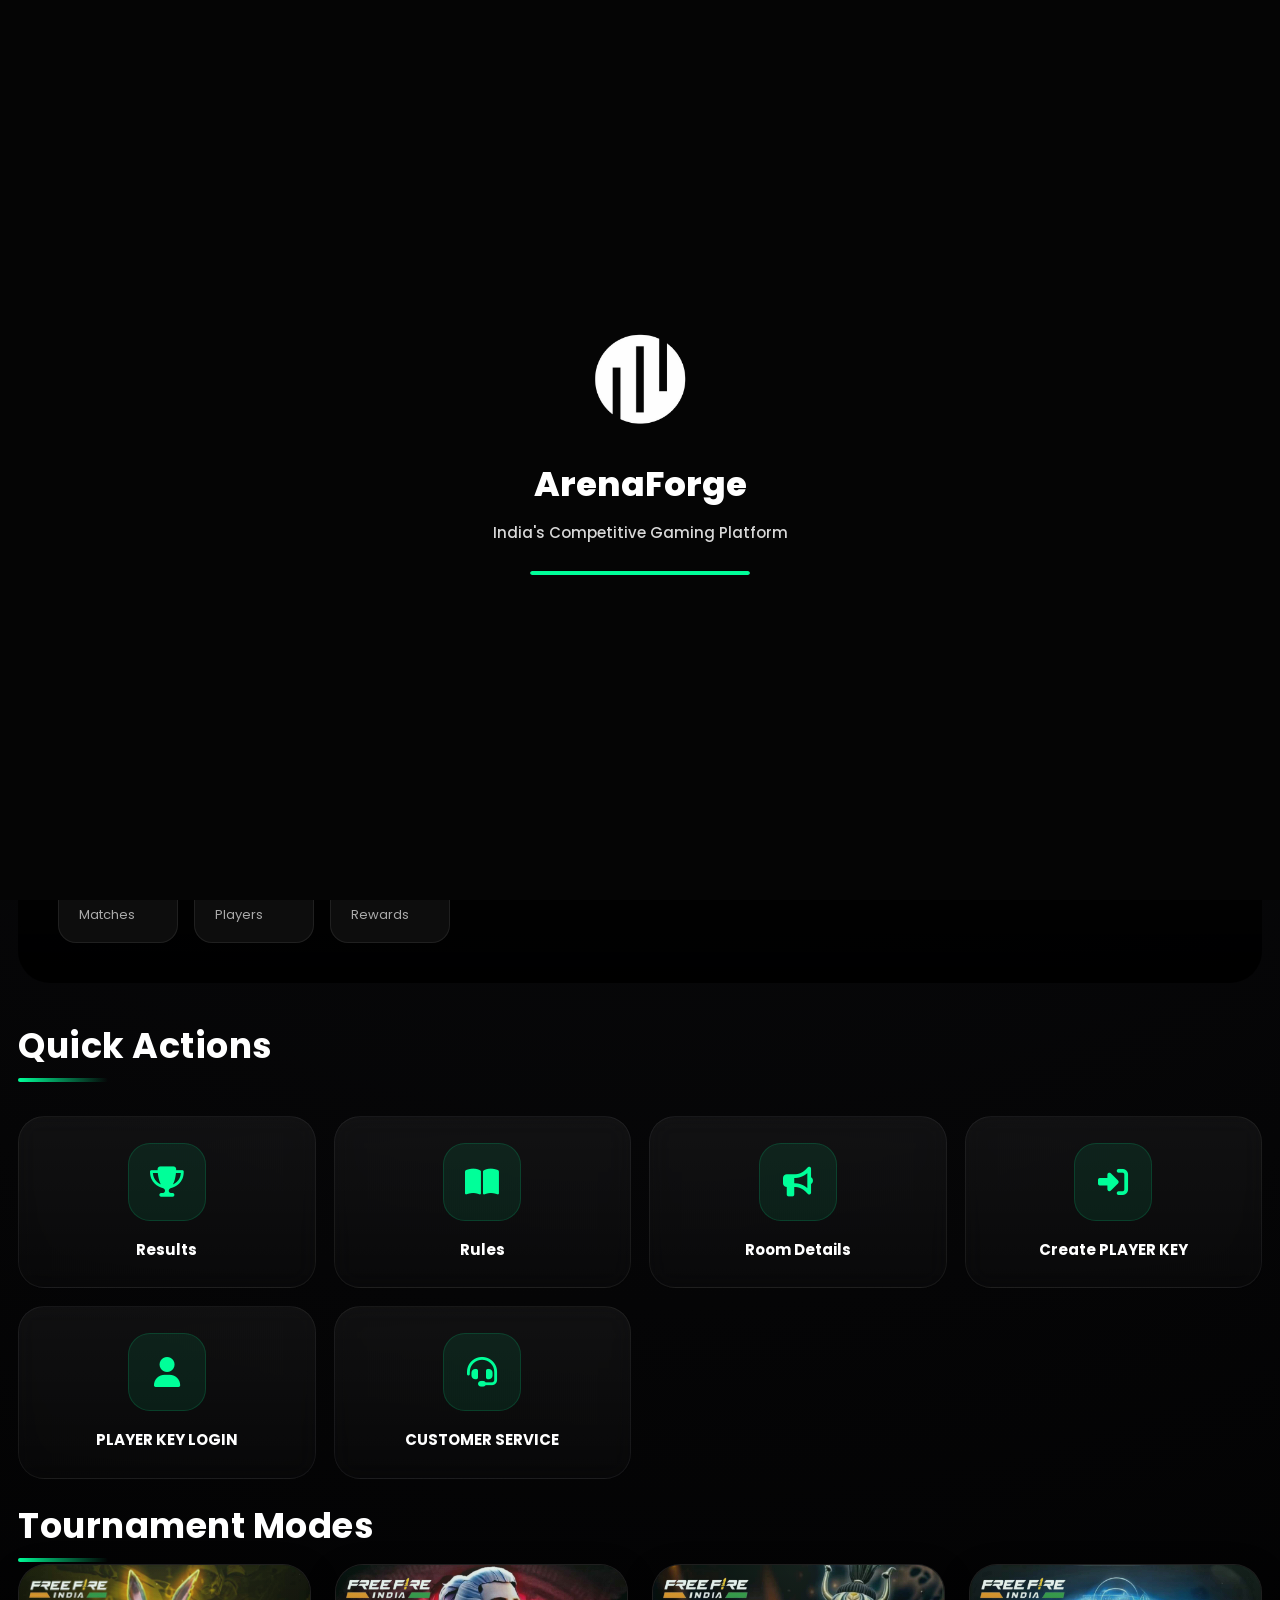
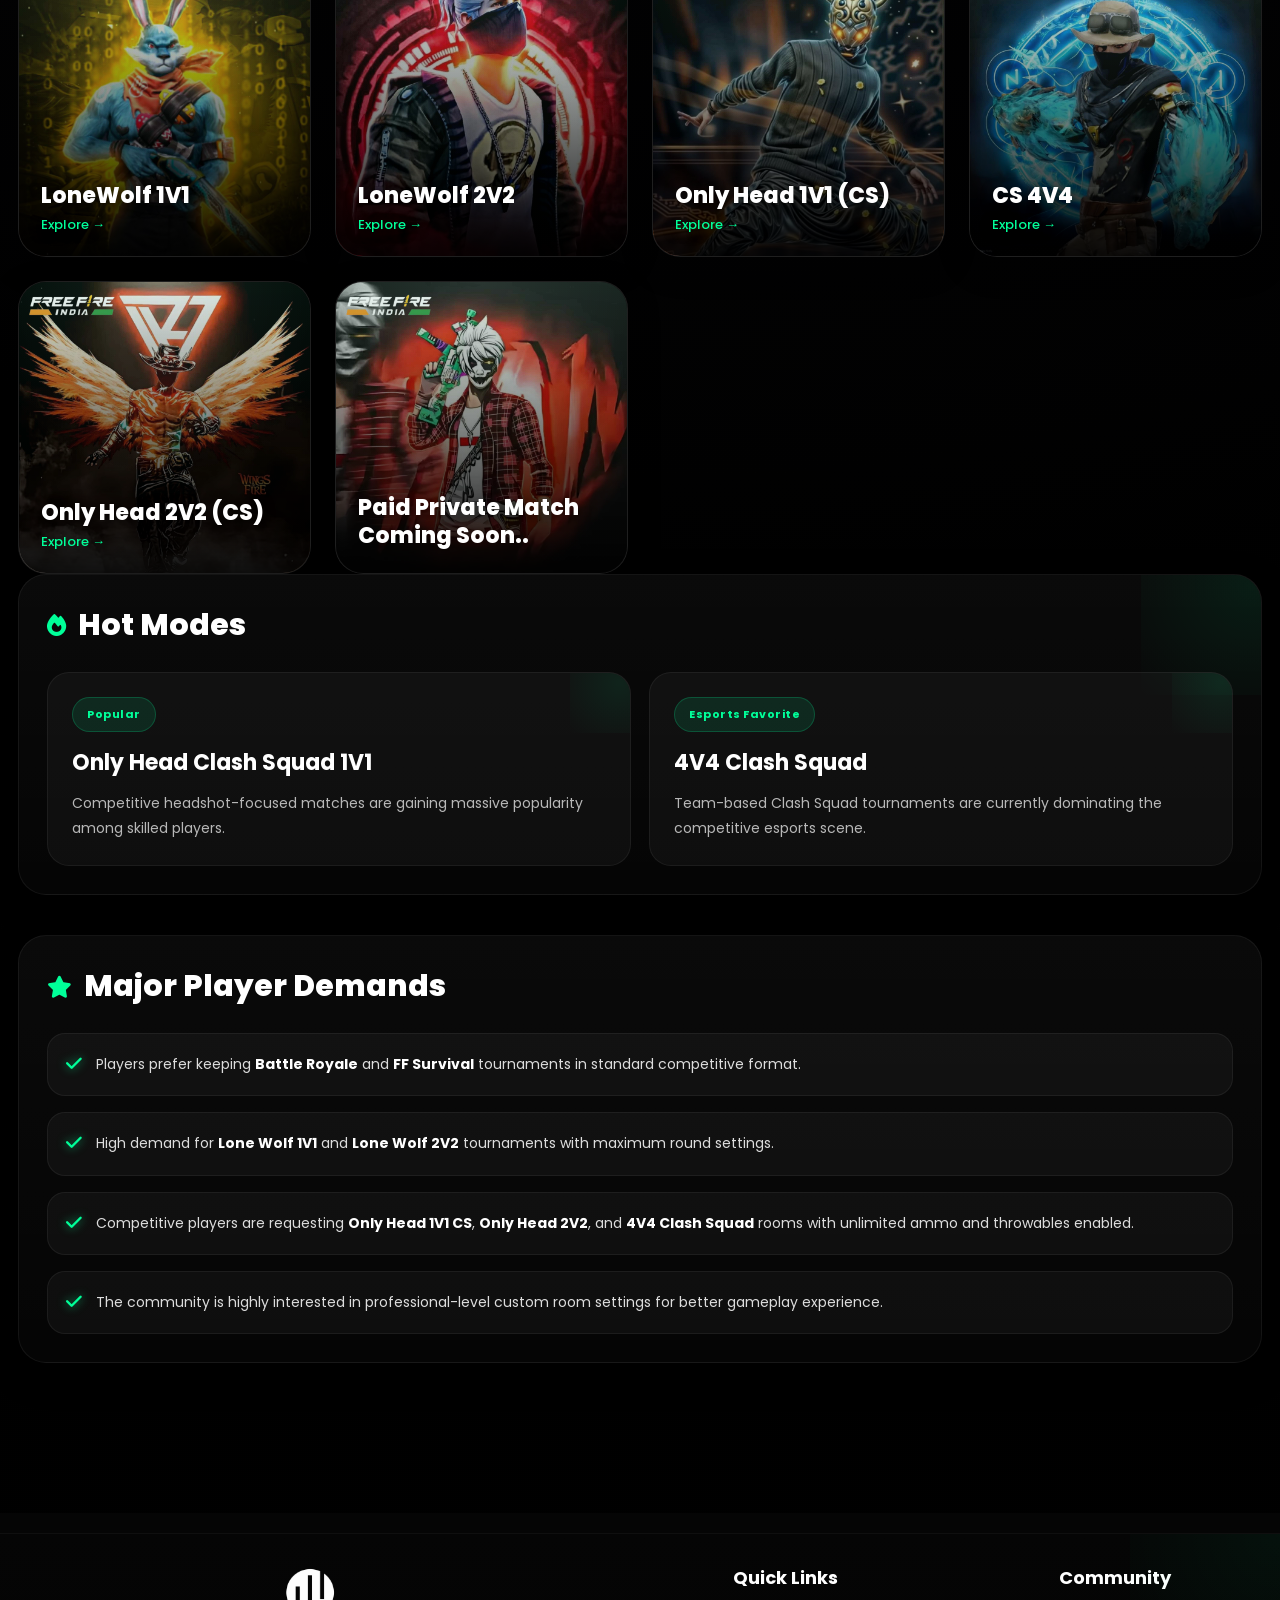
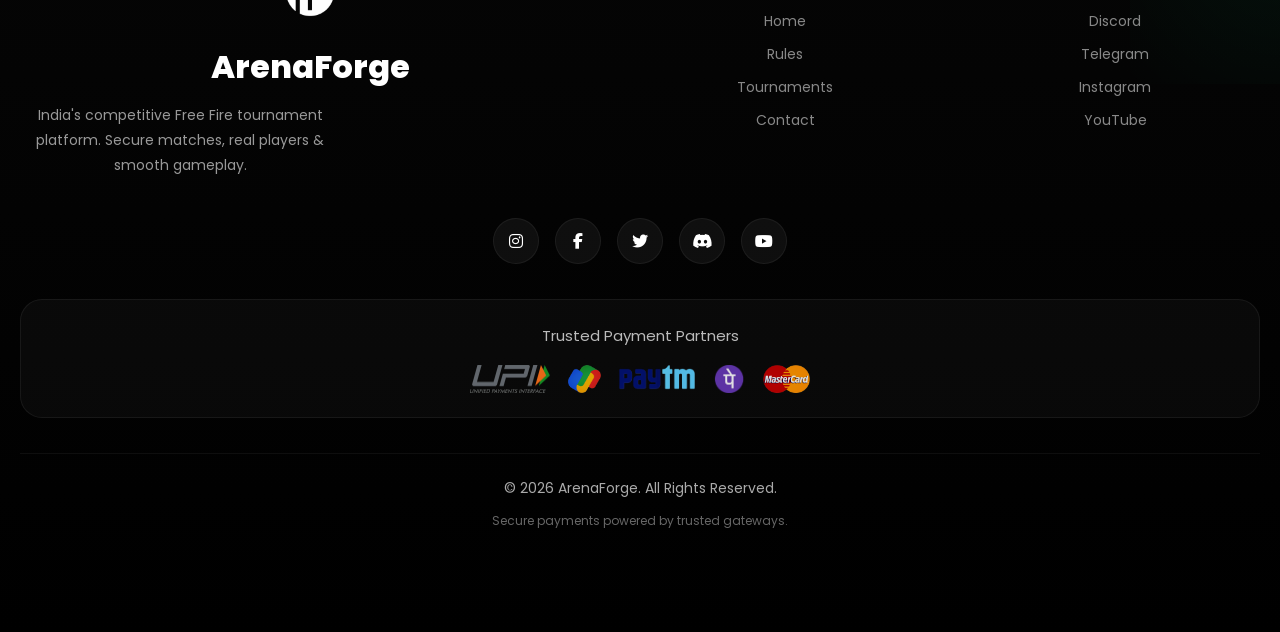
==== commit 1c6bbb81: "Update index.html" ====
--- a/index.html
+++ b/index.html
@@ -29,6 +29,30 @@
 </head>
 
 <body>
+
+
+	<div id="splashScreen">
+
+  <img
+  src="assets/logo.png"
+  class="splash-logo"
+  >
+
+  <h1 class="splash-title">
+    ArenaForge
+  </h1>
+
+  <p id="splashText">
+    India's Competitive Gaming Platform
+  </p>
+
+  <div class="intro-progress">
+
+    <div id="introBar"></div>
+
+  </div>
+
+</div>
 	
 	<!-- NAVBAR -->
 	
--- a/style.css
+++ b/style.css
@@ -2032,3 +2032,154 @@
     translateY(0);
   
 }
+
+
+
+#splashScreen {
+  
+  position: fixed;
+  
+  inset: 0;
+  
+  background: #050505;
+  
+  display: flex;
+  
+  flex-direction: column;
+  
+  justify-content: center;
+  
+  align-items: center;
+  
+  z-index: 99999;
+  
+  transition:
+    opacity .8s ease,
+    transform .8s ease;
+  
+}
+
+.splash-logo {
+  
+  width: 110px;
+  
+  height: 110px;
+  
+  object-fit: contain;
+  
+  margin-bottom: 24px;
+  
+  animation:
+    logoIntro .8s ease;
+  
+}
+
+@keyframes logoIntro {
+  
+  from {
+    
+    opacity: 0;
+    
+    transform:
+      scale(.8);
+    
+  }
+  
+  to {
+    
+    opacity: 1;
+    
+    transform:
+      scale(1);
+    
+  }
+  
+}
+
+.splash-title {
+  
+  font-size: 34px;
+  
+  font-weight: 800;
+  
+  color: #fff;
+  
+  margin-bottom: 10px;
+  
+}
+
+#splashText {
+  
+  width: 320px;
+  
+  text-align: center;
+  
+  color: #d8d8d8;
+  
+  font-size: 15px;
+  
+  line-height: 1.7;
+  
+  font-weight: 500;
+  
+  opacity: 1;
+  
+  transition:
+    opacity .25s ease;
+  
+}
+
+.intro-progress {
+  
+  width: 220px;
+  
+  height: 4px;
+  
+  background:
+    rgba(255, 255, 255, .08);
+  
+  border-radius: 999px;
+  
+  overflow: hidden;
+  
+  margin-top: 25px;
+  
+}
+
+#introBar {
+  
+  width: 0%;
+  
+  height: 100%;
+  
+  background: #00ff99;
+  
+  border-radius: 999px;
+  
+}
+
+@media(max-width:768px) {
+  
+  .splash-logo {
+    
+    width: 90px;
+    
+    height: 90px;
+    
+  }
+  
+  .splash-title {
+    
+    font-size: 28px;
+    
+  }
+  
+  #splashText {
+    
+    width: 280px;
+    
+    font-size: 14px;
+    
+  }
+  
+}
